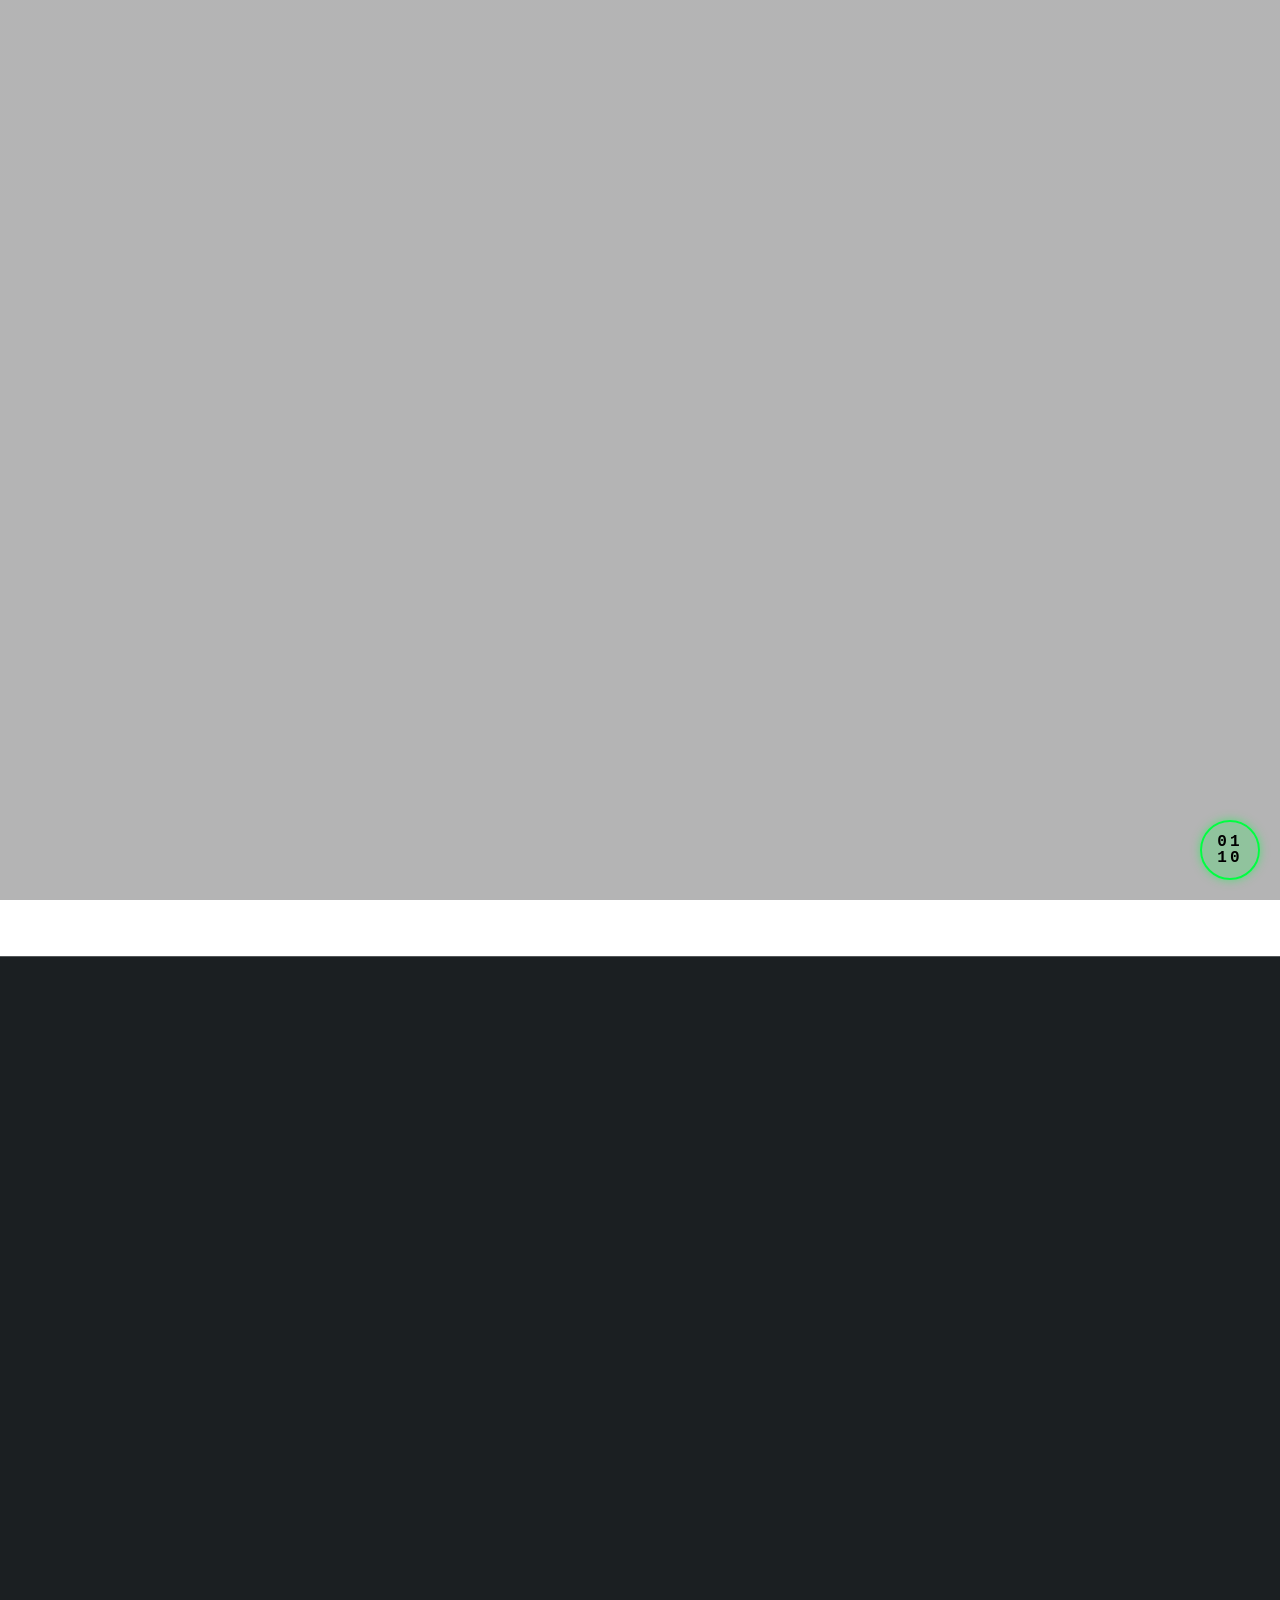
==== index.html @ cd8916ae "Add files via upload" ====
<!DOCTYPE HTML>
<!--
	blablabla
-->
<html>
	<head>
		<title>OPEN 3D LABORATORIES</title>
		<meta charset="utf-8" />
		<meta name="viewport" content="width=device-width, initial-scale=1, user-scalable=no" />
		<link rel="stylesheet" href="assets/css/main.css" />
		<noscript><link rel="stylesheet" href="assets/css/noscript.css" /></noscript>
	</head>
	<body class="is-preload">

		<!-- Wrapper -->
			<div id="wrapper">

				<!-- Header -->
					<header id="header">
						<div class="content">
							<div class="inner">
								<img src="images/logo.png" alt="OPEN 3D LABORATORIES Logo" class="header-logo" />
								<p>Engineering and Design Consulting Services</p>
							</div>
						</div>
						<nav>
							<ul>
								<li><a href="#intro">Intro</a></li>
								<li><a href="#work">Work</a></li>
								<li><a href="#about">About</a></li>
								<li><a href="#contact">Contact</a></li>
								<!--<li><a href="#elements">Elements</a></li>-->
							</ul>
						</nav>
					</header>

				<!-- Main -->
					<div id="main">

						<!-- Intro -->
							<article id="intro">
								<h2 class="major">Thoughts Become Things <img src="images/magic-wand.png" alt="Magic Wand Icon" class="title-icon" /></h2>
								<p>Hi, I'm Alex, a Mechatronics Engineer with a passion for turning ideas into reality. With expertise in manufacturing and project management, I help bring your concepts to life through innovative design, prototyping, and production.</p>
								
								<p>When I'm not engineering solutions, you'll find me creating music, experimenting with concrete art, crafting jewelry, or exploring new technologies. I believe the best innovations come from combining technical expertise with creative thinking.</p>
								
								<p>Whether it's developing custom software, designing manufacturing solutions, or helping you navigate the entire product development process, I approach every project with the same curiosity and attention to detail that drives my personal creative pursuits.</p>
							</article>

						<!-- Work -->
							<article id="work">
								<h2 class="major">Work <img src="images/bezier.png" alt="Bezier Curve Icon" class="title-icon" /></h2>
								
								<h3>Product Development & Manufacturing</h3>
								<p>From concept to production, I guide you through the complete product development cycle. This includes 3D CAD design, prototyping, testing, material selection, and full-scale manufacturing. I manage the entire process from initial design through final delivery, including logistics and nearshore manufacturing coordination between Mexico and the United States. Additionally, I design and build custom fixtures, jigs, and specialized tools including automation needs to streamline assembly processes and improve workplace safety. [<a href="https://www.youtube.com/@open3dlabs" target="_blank" style="font-weight: bold; color: #5DA6C9;">Youtube</a>] [<a href="https://www.thingiverse.com/Open3Dlabs/designs" target="_blank" style="font-weight: bold; color: #5DA6C9;">Thingiverse</a>]</p>
								
								<h3>Technology Solutions & Digital Strategy</h3>
								<p>I develop custom software solutions and applications tailored to your business needs, using modern development and AI tools to create efficient, scalable software. My services include comprehensive tech support and helping businesses establish and maintain their online presence through custom website development and strategic digital positioning, with a specialized team handling social media management and comprehensive online strategy to enhance your market presence.</p>
							</article>

						<!-- About -->
							<article id="about">
								<h2 class="major">About</h2>
								<span class="image main"><img src="images/pic03.jpg" alt="" /></span>
								<p>In progress...</p>
							</article>

						<!-- Contact -->
							<article id="contact">
								<h2 class="major">Contact <img src="images/zoom.png" alt="Zoom Icon" class="title-icon" /></h2>
								<p><strong>Email:</strong> alex@open3dlaboratories.com</p>
								<p><strong>Service Area:</strong> Tijuana - San Diego Area.<br />
								Available for cross-border coordination and remote projects worldwide.</p>
								<p><strong>Languages:</strong> English and Spanish</p>
								<p><strong>Business Hours:</strong><br />
								Monday: 10 AM - 5 PM<br />
								Tuesday: 10 AM - 5 PM<br />
								Wednesday: 10 AM - 5 PM<br />
								Friday: 10 AM - 5 PM<br />
								Saturday: 10 AM - 2 PM</p>
								<p><strong>Response Time:</strong> I typically respond within 24 hours</p>
								<p>Send your ideas or questions to my email.</p>
							</article>

						<!-- Elements -->
							<article id="elements">
								<h2 class="major">Elements</h2>

								<section>
									<h3 class="major">Text</h3>
									<p>This is <b>bold</b> and this is <strong>strong</strong>. This is <i>italic</i> and this is <em>emphasized</em>.
									This is <sup>superscript</sup> text and this is <sub>subscript</sub> text.
									This is <u>underlined</u> and this is code: <code>for (;;) { ... }</code>. Finally, <a href="#">this is a link</a>.</p>
									<hr />
									<h2>Heading Level 2</h2>
									<h3>Heading Level 3</h3>
									<h4>Heading Level 4</h4>
									<h5>Heading Level 5</h5>
									<h6>Heading Level 6</h6>
									<hr />
									<h4>Blockquote</h4>
									<blockquote>Fringilla nisl. Donec accumsan interdum nisi, quis tincidunt felis sagittis eget tempus euismod. Vestibulum ante ipsum primis in faucibus vestibulum. Blandit adipiscing eu felis iaculis volutpat ac adipiscing accumsan faucibus. Vestibulum ante ipsum primis in faucibus lorem ipsum dolor sit amet nullam adipiscing eu felis.</blockquote>
									<h4>Preformatted</h4>
									<pre><code>i = 0;

while (!deck.isInOrder()) {
    print 'Iteration ' + i;
    deck.shuffle();
    i++;
}

print 'It took ' + i + ' iterations to sort the deck.';</code></pre>
								</section>

								<section>
									<h3 class="major">Lists</h3>

									<h4>Unordered</h4>
									<ul>
										<li>Dolor pulvinar etiam.</li>
										<li>Sagittis adipiscing.</li>
										<li>Felis enim feugiat.</li>
									</ul>

									<h4>Alternate</h4>
									<ul class="alt">
										<li>Dolor pulvinar etiam.</li>
										<li>Sagittis adipiscing.</li>
										<li>Felis enim feugiat.</li>
									</ul>

									<h4>Ordered</h4>
									<ol>
										<li>Dolor pulvinar etiam.</li>
										<li>Etiam vel felis viverra.</li>
										<li>Felis enim feugiat.</li>
										<li>Dolor pulvinar etiam.</li>
										<li>Etiam vel felis lorem.</li>
										<li>Felis enim et feugiat.</li>
									</ol>
									<h4>Icons</h4>
									<ul class="icons">
										<li><a href="#" class="icon brands fa-twitter"><span class="label">Twitter</span></a></li>
										<li><a href="#" class="icon brands fa-facebook-f"><span class="label">Facebook</span></a></li>
										<li><a href="#" class="icon brands fa-instagram"><span class="label">Instagram</span></a></li>
										<li><a href="#" class="icon brands fa-github"><span class="label">Github</span></a></li>
									</ul>

									<h4>Actions</h4>
									<ul class="actions">
										<li><a href="#" class="button primary">Default</a></li>
										<li><a href="#" class="button">Default</a></li>
									</ul>
									<ul class="actions stacked">
										<li><a href="#" class="button primary">Default</a></li>
										<li><a href="#" class="button">Default</a></li>
									</ul>
								</section>

								<section>
									<h3 class="major">Table</h3>
									<h4>Default</h4>
									<div class="table-wrapper">
										<table>
											<thead>
												<tr>
													<th>Name</th>
													<th>Description</th>
													<th>Price</th>
												</tr>
											</thead>
											<tbody>
												<tr>
													<td>Item One</td>
													<td>Ante turpis integer aliquet porttitor.</td>
													<td>29.99</td>
												</tr>
												<tr>
													<td>Item Two</td>
													<td>Vis ac commodo adipiscing arcu aliquet.</td>
													<td>19.99</td>
												</tr>
												<tr>
													<td>Item Three</td>
													<td> Morbi faucibus arcu accumsan lorem.</td>
													<td>29.99</td>
												</tr>
												<tr>
													<td>Item Four</td>
													<td>Vitae integer tempus condimentum.</td>
													<td>19.99</td>
												</tr>
												<tr>
													<td>Item Five</td>
													<td>Ante turpis integer aliquet porttitor.</td>
													<td>29.99</td>
												</tr>
											</tbody>
											<tfoot>
												<tr>
													<td colspan="2"></td>
													<td>100.00</td>
												</tr>
											</tfoot>
										</table>
									</div>

									<h4>Alternate</h4>
									<div class="table-wrapper">
										<table class="alt">
											<thead>
												<tr>
													<th>Name</th>
													<th>Description</th>
													<th>Price</th>
												</tr>
											</thead>
											<tbody>
												<tr>
													<td>Item One</td>
													<td>Ante turpis integer aliquet porttitor.</td>
													<td>29.99</td>
												</tr>
												<tr>
													<td>Item Two</td>
													<td>Vis ac commodo adipiscing arcu aliquet.</td>
													<td>19.99</td>
												</tr>
												<tr>
													<td>Item Three</td>
													<td> Morbi faucibus arcu accumsan lorem.</td>
													<td>29.99</td>
												</tr>
												<tr>
													<td>Item Four</td>
													<td>Vitae integer tempus condimentum.</td>
													<td>19.99</td>
												</tr>
												<tr>
													<td>Item Five</td>
													<td>Ante turpis integer aliquet porttitor.</td>
													<td>29.99</td>
												</tr>
											</tbody>
											<tfoot>
												<tr>
													<td colspan="2"></td>
													<td>100.00</td>
												</tr>
											</tfoot>
										</table>
									</div>
								</section>

								<section>
									<h3 class="major">Buttons</h3>
									<ul class="actions">
										<li><a href="#" class="button primary">Primary</a></li>
										<li><a href="#" class="button">Default</a></li>
									</ul>
									<ul class="actions">
										<li><a href="#" class="button">Default</a></li>
										<li><a href="#" class="button small">Small</a></li>
									</ul>
									<ul class="actions">
										<li><a href="#" class="button primary icon solid fa-download">Icon</a></li>
										<li><a href="#" class="button icon solid fa-download">Icon</a></li>
									</ul>
									<ul class="actions">
										<li><span class="button primary disabled">Disabled</span></li>
										<li><span class="button disabled">Disabled</span></li>
									</ul>
								</section>

								<section>
									<h3 class="major">Form</h3>
									<form method="post" action="#">
										<div class="fields">
											<div class="field half">
												<label for="demo-name">Name</label>
												<input type="text" name="demo-name" id="demo-name" value="" placeholder="Jane Doe" />
											</div>
											<div class="field half">
												<label for="demo-email">Email</label>
												<input type="email" name="demo-email" id="demo-email" value="" placeholder="jane@untitled.tld" />
											</div>
											<div class="field">
												<label for="demo-category">Category</label>
												<select name="demo-category" id="demo-category">
													<option value="">-</option>
													<option value="1">Manufacturing</option>
													<option value="1">Shipping</option>
													<option value="1">Administration</option>
													<option value="1">Human Resources</option>
												</select>
											</div>
											<div class="field half">
												<input type="radio" id="demo-priority-low" name="demo-priority" checked>
												<label for="demo-priority-low">Low</label>
											</div>
											<div class="field half">
												<input type="radio" id="demo-priority-high" name="demo-priority">
												<label for="demo-priority-high">High</label>
											</div>
											<div class="field half">
												<input type="checkbox" id="demo-copy" name="demo-copy">
												<label for="demo-copy">Email me a copy</label>
											</div>
											<div class="field half">
												<input type="checkbox" id="demo-human" name="demo-human" checked>
												<label for="demo-human">Not a robot</label>
											</div>
											<div class="field">
												<label for="demo-message">Message</label>
												<textarea name="demo-message" id="demo-message" placeholder="Enter your message" rows="6"></textarea>
											</div>
										</div>
										<ul class="actions">
											<li><input type="submit" value="Send Message" class="primary" /></li>
											<li><input type="reset" value="Reset" /></li>
										</ul>
									</form>
								</section>

							</article>

					</div>

				<!-- Footer -->
					<footer id="footer">
					</footer>

			</div>

		<!-- BG -->
			<div id="bg"></div>

		<!-- Matrix Toggle Button -->
			<button id="matrix-toggle" onclick="toggleMatrix()" title="Toggle Matrix Mode">01<br>10</button>

		<!-- Scripts -->
			<script src="assets/js/jquery.min.js"></script>
			<script src="assets/js/browser.min.js"></script>
			<script src="assets/js/breakpoints.min.js"></script>
			<script src="assets/js/util.js"></script>
			<script src="assets/js/main.js"></script>
			<script src="assets/js/matrix.js"></script>

	</body>
</html>
---- assets/css/noscript.css ----
/*
	Dimension by HTML5 UP
	html5up.net | @ajlkn
	Free for personal and commercial use under the CCA 3.0 license (html5up.net/license)
*/

/* BG */

	body.is-preload #bg:before {
		background-color: transparent;
	}

/* Header */

	body.is-preload #header {
		-moz-filter: none;
		-webkit-filter: none;
		-ms-filter: none;
		filter: none;
	}

		body.is-preload #header > * {
			opacity: 1;
		}

		body.is-preload #header .content .inner {
			max-height: none;
			padding: 3rem 2rem;
			opacity: 1;
		}

/* Main */

	#main article {
		opacity: 1;
		margin: 4rem 0 0 0;
	}
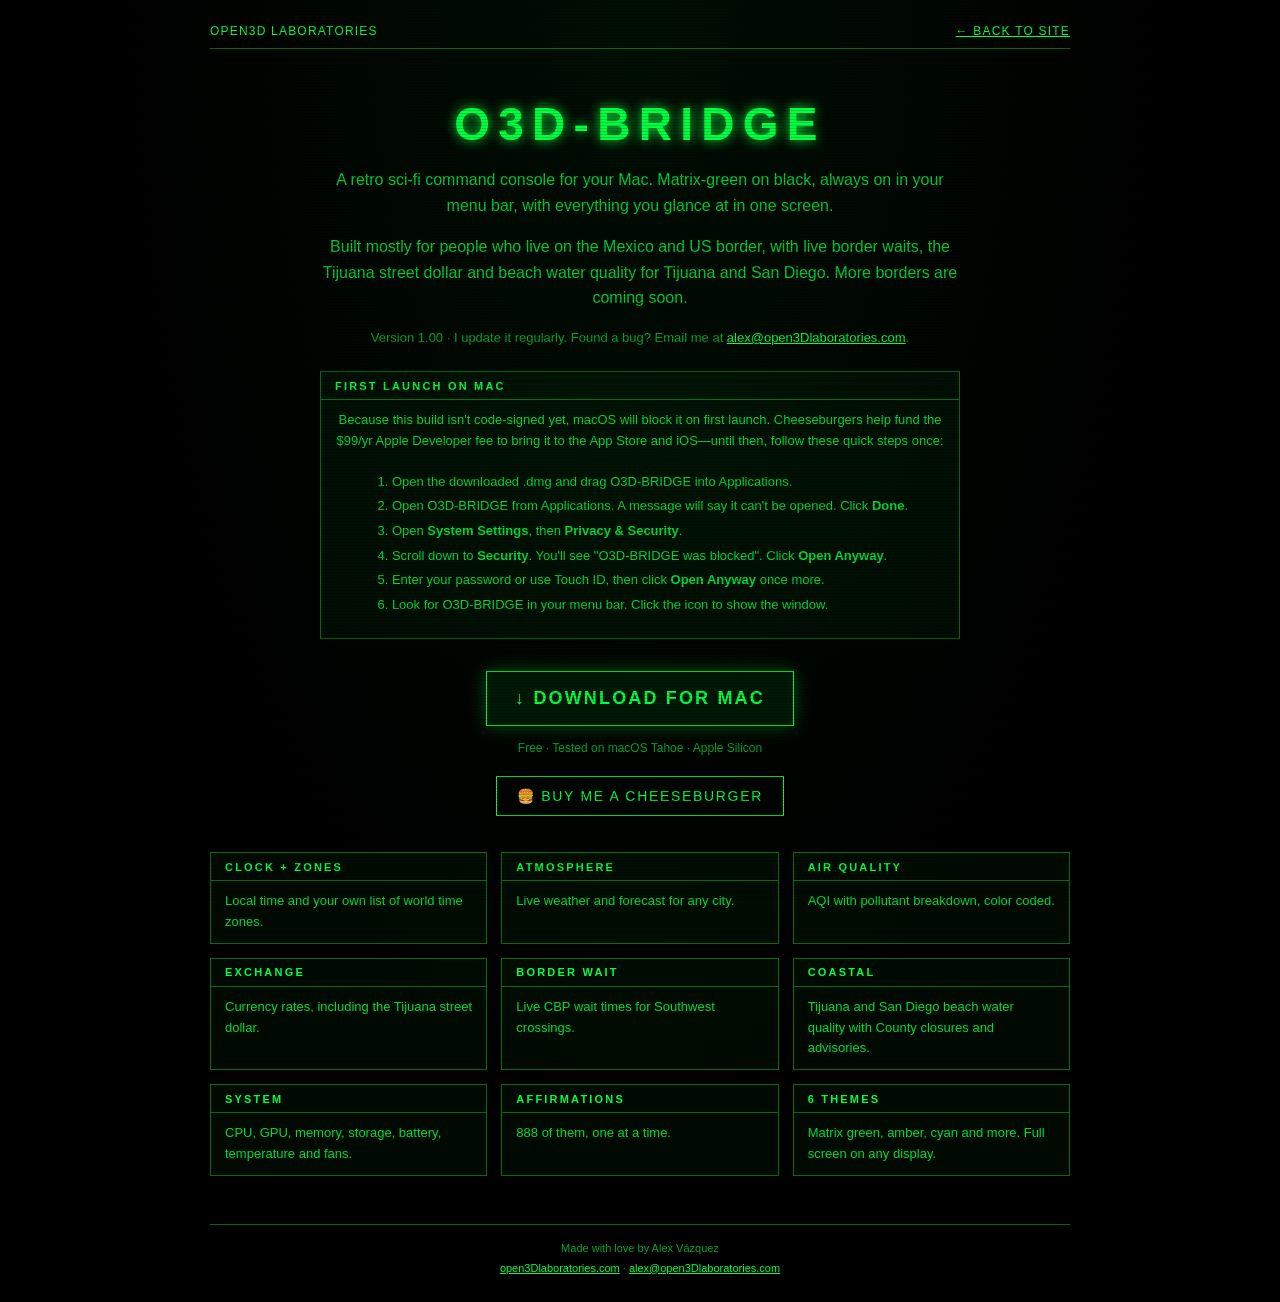
==== commit 56dd4064: "Add files via upload" ====
--- a/index.html
+++ b/index.html
@@ -1,350 +1,117 @@
-<!DOCTYPE HTML>
-<!--
-	blablabla
--->
-<html>
-	<head>
-		<title>OPEN 3D LABORATORIES</title>
-		<meta charset="utf-8" />
-		<meta name="viewport" content="width=device-width, initial-scale=1, user-scalable=no" />
-		<link rel="stylesheet" href="assets/css/main.css" />
-		<noscript><link rel="stylesheet" href="assets/css/noscript.css" /></noscript>
-	</head>
-	<body class="is-preload">
+<!DOCTYPE html>
+<html lang="en">
+<head>
+<meta charset="utf-8">
+<meta name="viewport" content="width=device-width, initial-scale=1">
+<title>O3D-BRIDGE | Retro sci-fi dashboard for your Mac</title>
+<meta name="description" content="O3D-BRIDGE is a free retro sci-fi dashboard for macOS by Open3D Laboratories: time, weather, air quality, exchange rates, border waits, beach water quality and live system stats.">
+<style>
+:root{--a:#00ff41}
+*{box-sizing:border-box}
+html,body{margin:0;background:#000;color:var(--a);font-family:"Helvetica Neue",Helvetica,Arial,sans-serif}
+body{min-height:100vh;padding:24px 16px;background:radial-gradient(ellipse at top,rgba(0,255,65,.06),#000 60%)}
+body:after{content:"";position:fixed;inset:0;pointer-events:none;background:repeating-linear-gradient(0deg,rgba(0,0,0,.18) 0 1px,transparent 1px 3px)}
+.w{max-width:860px;margin:0 auto}
+nav{display:flex;justify-content:space-between;font-size:12px;letter-spacing:.1em;border-bottom:1px solid rgba(0,255,65,.4);padding-bottom:10px}
+a{color:var(--a)}
+h1{font-size:clamp(26px,6vw,46px);letter-spacing:.18em;margin:48px 0 8px;text-shadow:0 0 12px var(--a);text-align:center}
+.tag{font-size:16px;line-height:1.6;color:rgba(0,255,65,.8);max-width:640px;margin-left:auto;margin-right:auto;text-align:center}
+.cta{margin:32px 0 8px;text-align:center}
+.btn{display:inline-block;border:1px solid var(--a);padding:16px 28px;font-size:18px;letter-spacing:.12em;text-decoration:none;background:rgba(0,255,65,.08);box-shadow:0 0 18px rgba(0,255,65,.3);font-weight:700}
+.btn.alt{font-size:14px;padding:11px 20px;margin-top:6px;box-shadow:none;background:none;font-weight:400}
+.btn:hover{background:rgba(0,255,65,.22)}
+.dim{font-size:12px;color:rgba(0,255,65,.65);line-height:1.7;text-align:center}
+img.shot{width:100%;margin:24px 0;border:1px solid rgba(0,255,65,.4);display:block}
+.g{display:grid;gap:14px;grid-template-columns:repeat(auto-fit,minmax(230px,1fr));margin-top:36px}
+.p{border:1px solid rgba(0,255,65,.4);background:rgba(0,255,65,.04)}
+.p h2{margin:0;padding:0 14px;height:28px;display:flex;align-items:center;font-size:11px;letter-spacing:.2em;border-bottom:1px solid rgba(0,255,65,.4)}
+.p div{padding:10px 14px;font-size:13px;line-height:1.6;color:rgba(0,255,65,.85)}
+h3{letter-spacing:.15em;font-size:13px;margin:40px 0 8px}
+ol{padding-left:20px;font-size:13px;line-height:1.9;color:rgba(0,255,65,.85);text-align:left;display:inline-block}
+.p.instructions{text-align:center;margin-left:auto;margin-right:auto;max-width:640px}
+.p.instructions div{text-align:center}
+.ov{position:fixed;inset:0;z-index:10;background:rgba(0,0,0,.8);display:none;align-items:center;justify-content:center;padding:16px}
+.ov.on{display:flex}
+.md{max-width:440px;width:100%;border:1px solid var(--a);background:#010a03;box-shadow:0 0 30px rgba(0,255,65,.35)}
+.md h2{margin:0;padding:0 14px;height:30px;display:flex;align-items:center;justify-content:space-between;font-size:11px;letter-spacing:.2em;border-bottom:1px solid rgba(0,255,65,.4)}
+.md h2 button{background:none;border:0;color:var(--a);font:inherit;cursor:pointer;font-size:14px}
+.md .c{padding:22px 20px 20px;text-align:center}
+.md .t{font-size:22px;letter-spacing:.12em;text-shadow:0 0 10px var(--a);margin:0 0 12px;font-weight:700}
+.md p{font-size:13px;line-height:1.7;color:rgba(0,255,65,.85);margin:0 0 18px}
+.md .btn{font-size:15px;padding:12px 20px}
+.md .no{display:block;margin:14px auto 0;background:none;border:0;color:rgba(0,255,65,.6);font:inherit;font-size:12px;cursor:pointer;text-decoration:underline}
+footer{margin-top:48px;border-top:1px solid rgba(0,255,65,.4);padding-top:14px;font-size:11px;color:rgba(0,255,65,.65);text-align:center;line-height:1.8}
+</style>
+</head>
+<body>
+<div class="w">
+<nav><span>OPEN3D LABORATORIES</span><a href="../">&larr; BACK TO SITE</a></nav>
 
-		<!-- Wrapper -->
-			<div id="wrapper">
+<h1 style="text-align:center">O3D-BRIDGE</h1>
+<img class="shot" src="screenshot.png" alt="O3D-BRIDGE dashboard screenshot" onerror="this.style.display='none'">
 
-				<!-- Header -->
-					<header id="header">
-						<div class="content">
-							<div class="inner">
-								<img src="images/logo.png" alt="OPEN 3D LABORATORIES Logo" class="header-logo" />
-								<p>Engineering and Design Consulting Services</p>
-							</div>
-						</div>
-						<nav>
-							<ul>
-								<li><a href="#intro">Intro</a></li>
-								<li><a href="#work">Work</a></li>
-								<li><a href="#about">About</a></li>
-								<li><a href="#contact">Contact</a></li>
-								<!--<li><a href="#elements">Elements</a></li>-->
-							</ul>
-						</nav>
-					</header>
+<p class="tag" style="text-align:center">A retro sci-fi command console for your Mac. Matrix-green on black, always on in your menu bar, with everything you glance at in one screen.</p>
 
-				<!-- Main -->
-					<div id="main">
+<p class="tag" style="margin-top:14px;text-align:center">Built mostly for people who live on the Mexico and US border, with live border waits, the Tijuana street dollar and beach water quality for Tijuana and San Diego. More borders are coming soon.</p>
+<p class="dim" style="font-size:13px;text-align:center">Version 1.00 &middot; I update it regularly. Found a bug? Email me at <a href="mailto:alex@open3dlaboratories.com">alex@open3Dlaboratories.com</a>.</p>
+<div class="p instructions" style="margin-top:22px"><h2>FIRST LAUNCH ON MAC</h2><div>
+Because this build isn't code-signed yet, macOS will block it on first launch. Cheeseburgers help fund the $99/yr Apple Developer fee to bring it to the App Store and iOS—until then, follow these quick steps once:
+<div style="text-align:center"><ol style="margin:8px 0 0;display:inline-block;text-align:left">
+  <li>Open the downloaded .dmg and drag O3D-BRIDGE into Applications.</li>
+  <li>Open O3D-BRIDGE from Applications. A message will say it can't be opened. Click <b>Done</b>.</li>
+  <li>Open <b>System Settings</b>, then <b>Privacy &amp; Security</b>.</li>
+  <li>Scroll down to <b>Security</b>. You'll see "O3D-BRIDGE was blocked". Click <b>Open Anyway</b>.</li>
+  <li>Enter your password or use Touch ID, then click <b>Open Anyway</b> once more.</li>
+  <li>Look for O3D-BRIDGE in your menu bar. Click the icon to show the window.</li>
+</ol></div></div></div>
+<div class="cta" style="text-align:center">
+  <a class="btn" id="dl" href="https://github.com/open3Dlabs/Open3DWebsite/releases/download/v1/O3D-BRIDGE.dmg">&darr; DOWNLOAD FOR MAC</a>
+  <p class="dim" style="text-align:center">Free &middot; Tested on macOS Tahoe &middot; Apple Silicon</p>
+  <a class="btn alt" href="https://paypal.me/open3Dlabs" target="_blank" rel="noopener">&#127828; BUY ME A CHEESEBURGER</a>
+</div>
 
-						<!-- Intro -->
-							<article id="intro">
-								<h2 class="major">Thoughts Become Things <img src="images/magic-wand.png" alt="Magic Wand Icon" class="title-icon" /></h2>
-								<p>Hi, I'm Alex, a Mechatronics Engineer with a passion for turning ideas into reality. With expertise in manufacturing and project management, I help bring your concepts to life through innovative design, prototyping, and production.</p>
-								
-								<p>When I'm not engineering solutions, you'll find me creating music, experimenting with concrete art, crafting jewelry, or exploring new technologies. I believe the best innovations come from combining technical expertise with creative thinking.</p>
-								
-								<p>Whether it's developing custom software, designing manufacturing solutions, or helping you navigate the entire product development process, I approach every project with the same curiosity and attention to detail that drives my personal creative pursuits.</p>
-							</article>
+<div class="g">
+  <div class="p"><h2>CLOCK + ZONES</h2><div>Local time and your own list of world time zones.</div></div>
+  <div class="p"><h2>ATMOSPHERE</h2><div>Live weather and forecast for any city.</div></div>
+  <div class="p"><h2>AIR QUALITY</h2><div>AQI with pollutant breakdown, color coded.</div></div>
+  <div class="p"><h2>EXCHANGE</h2><div>Currency rates, including the Tijuana street dollar.</div></div>
+  <div class="p"><h2>BORDER WAIT</h2><div>Live CBP wait times for Southwest crossings.</div></div>
+  <div class="p"><h2>COASTAL</h2><div>Tijuana and San Diego beach water quality with County closures and advisories.</div></div>
+  <div class="p"><h2>SYSTEM</h2><div>CPU, GPU, memory, storage, battery, temperature and fans.</div></div>
+  <div class="p"><h2>AFFIRMATIONS</h2><div>888 of them, one at a time.</div></div>
+  <div class="p"><h2>6 THEMES</h2><div>Matrix green, amber, cyan and more. Full screen on any display.</div></div>
+</div>
 
-						<!-- Work -->
-							<article id="work">
-								<h2 class="major">Work <img src="images/bezier.png" alt="Bezier Curve Icon" class="title-icon" /></h2>
-								
-								<h3>Product Development & Manufacturing</h3>
-								<p>From concept to production, I guide you through the complete product development cycle. This includes 3D CAD design, prototyping, testing, material selection, and full-scale manufacturing. I manage the entire process from initial design through final delivery, including logistics and nearshore manufacturing coordination between Mexico and the United States. Additionally, I design and build custom fixtures, jigs, and specialized tools including automation needs to streamline assembly processes and improve workplace safety. [<a href="https://www.youtube.com/@open3dlabs" target="_blank" style="font-weight: bold; color: #5DA6C9;">Youtube</a>] [<a href="https://www.thingiverse.com/Open3Dlabs/designs" target="_blank" style="font-weight: bold; color: #5DA6C9;">Thingiverse</a>]</p>
-								
-								<h3>Technology Solutions & Digital Strategy</h3>
-								<p>I develop custom software solutions and applications tailored to your business needs, using modern development and AI tools to create efficient, scalable software. My services include comprehensive tech support and helping businesses establish and maintain their online presence through custom website development and strategic digital positioning, with a specialized team handling social media management and comprehensive online strategy to enhance your market presence.</p>
-							</article>
-
-						<!-- About -->
-							<article id="about">
-								<h2 class="major">About</h2>
-								<span class="image main"><img src="images/pic03.jpg" alt="" /></span>
-								<p>In progress...</p>
-							</article>
-
-						<!-- Contact -->
-							<article id="contact">
-								<h2 class="major">Contact <img src="images/zoom.png" alt="Zoom Icon" class="title-icon" /></h2>
-								<p><strong>Email:</strong> alex@open3dlaboratories.com</p>
-								<p><strong>Service Area:</strong> Tijuana - San Diego Area.<br />
-								Available for cross-border coordination and remote projects worldwide.</p>
-								<p><strong>Languages:</strong> English and Spanish</p>
-								<p><strong>Business Hours:</strong><br />
-								Monday: 10 AM - 5 PM<br />
-								Tuesday: 10 AM - 5 PM<br />
-								Wednesday: 10 AM - 5 PM<br />
-								Friday: 10 AM - 5 PM<br />
-								Saturday: 10 AM - 2 PM</p>
-								<p><strong>Response Time:</strong> I typically respond within 24 hours</p>
-								<p>Send your ideas or questions to my email.</p>
-							</article>
-
-						<!-- Elements -->
-							<article id="elements">
-								<h2 class="major">Elements</h2>
-
-								<section>
-									<h3 class="major">Text</h3>
-									<p>This is <b>bold</b> and this is <strong>strong</strong>. This is <i>italic</i> and this is <em>emphasized</em>.
-									This is <sup>superscript</sup> text and this is <sub>subscript</sub> text.
-									This is <u>underlined</u> and this is code: <code>for (;;) { ... }</code>. Finally, <a href="#">this is a link</a>.</p>
-									<hr />
-									<h2>Heading Level 2</h2>
-									<h3>Heading Level 3</h3>
-									<h4>Heading Level 4</h4>
-									<h5>Heading Level 5</h5>
-									<h6>Heading Level 6</h6>
-									<hr />
-									<h4>Blockquote</h4>
-									<blockquote>Fringilla nisl. Donec accumsan interdum nisi, quis tincidunt felis sagittis eget tempus euismod. Vestibulum ante ipsum primis in faucibus vestibulum. Blandit adipiscing eu felis iaculis volutpat ac adipiscing accumsan faucibus. Vestibulum ante ipsum primis in faucibus lorem ipsum dolor sit amet nullam adipiscing eu felis.</blockquote>
-									<h4>Preformatted</h4>
-									<pre><code>i = 0;
-
-while (!deck.isInOrder()) {
-    print 'Iteration ' + i;
-    deck.shuffle();
-    i++;
-}
-
-print 'It took ' + i + ' iterations to sort the deck.';</code></pre>
-								</section>
-
-								<section>
-									<h3 class="major">Lists</h3>
-
-									<h4>Unordered</h4>
-									<ul>
-										<li>Dolor pulvinar etiam.</li>
-										<li>Sagittis adipiscing.</li>
-										<li>Felis enim feugiat.</li>
-									</ul>
-
-									<h4>Alternate</h4>
-									<ul class="alt">
-										<li>Dolor pulvinar etiam.</li>
-										<li>Sagittis adipiscing.</li>
-										<li>Felis enim feugiat.</li>
-									</ul>
-
-									<h4>Ordered</h4>
-									<ol>
-										<li>Dolor pulvinar etiam.</li>
-										<li>Etiam vel felis viverra.</li>
-										<li>Felis enim feugiat.</li>
-										<li>Dolor pulvinar etiam.</li>
-										<li>Etiam vel felis lorem.</li>
-										<li>Felis enim et feugiat.</li>
-									</ol>
-									<h4>Icons</h4>
-									<ul class="icons">
-										<li><a href="#" class="icon brands fa-twitter"><span class="label">Twitter</span></a></li>
-										<li><a href="#" class="icon brands fa-facebook-f"><span class="label">Facebook</span></a></li>
-										<li><a href="#" class="icon brands fa-instagram"><span class="label">Instagram</span></a></li>
-										<li><a href="#" class="icon brands fa-github"><span class="label">Github</span></a></li>
-									</ul>
-
-									<h4>Actions</h4>
-									<ul class="actions">
-										<li><a href="#" class="button primary">Default</a></li>
-										<li><a href="#" class="button">Default</a></li>
-									</ul>
-									<ul class="actions stacked">
-										<li><a href="#" class="button primary">Default</a></li>
-										<li><a href="#" class="button">Default</a></li>
-									</ul>
-								</section>
-
-								<section>
-									<h3 class="major">Table</h3>
-									<h4>Default</h4>
-									<div class="table-wrapper">
-										<table>
-											<thead>
-												<tr>
-													<th>Name</th>
-													<th>Description</th>
-													<th>Price</th>
-												</tr>
-											</thead>
-											<tbody>
-												<tr>
-													<td>Item One</td>
-													<td>Ante turpis integer aliquet porttitor.</td>
-													<td>29.99</td>
-												</tr>
-												<tr>
-													<td>Item Two</td>
-													<td>Vis ac commodo adipiscing arcu aliquet.</td>
-													<td>19.99</td>
-												</tr>
-												<tr>
-													<td>Item Three</td>
-													<td> Morbi faucibus arcu accumsan lorem.</td>
-													<td>29.99</td>
-												</tr>
-												<tr>
-													<td>Item Four</td>
-													<td>Vitae integer tempus condimentum.</td>
-													<td>19.99</td>
-												</tr>
-												<tr>
-													<td>Item Five</td>
-													<td>Ante turpis integer aliquet porttitor.</td>
-													<td>29.99</td>
-												</tr>
-											</tbody>
-											<tfoot>
-												<tr>
-													<td colspan="2"></td>
-													<td>100.00</td>
-												</tr>
-											</tfoot>
-										</table>
-									</div>
-
-									<h4>Alternate</h4>
-									<div class="table-wrapper">
-										<table class="alt">
-											<thead>
-												<tr>
-													<th>Name</th>
-													<th>Description</th>
-													<th>Price</th>
-												</tr>
-											</thead>
-											<tbody>
-												<tr>
-													<td>Item One</td>
-													<td>Ante turpis integer aliquet porttitor.</td>
-													<td>29.99</td>
-												</tr>
-												<tr>
-													<td>Item Two</td>
-													<td>Vis ac commodo adipiscing arcu aliquet.</td>
-													<td>19.99</td>
-												</tr>
-												<tr>
-													<td>Item Three</td>
-													<td> Morbi faucibus arcu accumsan lorem.</td>
-													<td>29.99</td>
-												</tr>
-												<tr>
-													<td>Item Four</td>
-													<td>Vitae integer tempus condimentum.</td>
-													<td>19.99</td>
-												</tr>
-												<tr>
-													<td>Item Five</td>
-													<td>Ante turpis integer aliquet porttitor.</td>
-													<td>29.99</td>
-												</tr>
-											</tbody>
-											<tfoot>
-												<tr>
-													<td colspan="2"></td>
-													<td>100.00</td>
-												</tr>
-											</tfoot>
-										</table>
-									</div>
-								</section>
-
-								<section>
-									<h3 class="major">Buttons</h3>
-									<ul class="actions">
-										<li><a href="#" class="button primary">Primary</a></li>
-										<li><a href="#" class="button">Default</a></li>
-									</ul>
-									<ul class="actions">
-										<li><a href="#" class="button">Default</a></li>
-										<li><a href="#" class="button small">Small</a></li>
-									</ul>
-									<ul class="actions">
-										<li><a href="#" class="button primary icon solid fa-download">Icon</a></li>
-										<li><a href="#" class="button icon solid fa-download">Icon</a></li>
-									</ul>
-									<ul class="actions">
-										<li><span class="button primary disabled">Disabled</span></li>
-										<li><span class="button disabled">Disabled</span></li>
-									</ul>
-								</section>
-
-								<section>
-									<h3 class="major">Form</h3>
-									<form method="post" action="#">
-										<div class="fields">
-											<div class="field half">
-												<label for="demo-name">Name</label>
-												<input type="text" name="demo-name" id="demo-name" value="" placeholder="Jane Doe" />
-											</div>
-											<div class="field half">
-												<label for="demo-email">Email</label>
-												<input type="email" name="demo-email" id="demo-email" value="" placeholder="jane@untitled.tld" />
-											</div>
-											<div class="field">
-												<label for="demo-category">Category</label>
-												<select name="demo-category" id="demo-category">
-													<option value="">-</option>
-													<option value="1">Manufacturing</option>
-													<option value="1">Shipping</option>
-													<option value="1">Administration</option>
-													<option value="1">Human Resources</option>
-												</select>
-											</div>
-											<div class="field half">
-												<input type="radio" id="demo-priority-low" name="demo-priority" checked>
-												<label for="demo-priority-low">Low</label>
-											</div>
-											<div class="field half">
-												<input type="radio" id="demo-priority-high" name="demo-priority">
-												<label for="demo-priority-high">High</label>
-											</div>
-											<div class="field half">
-												<input type="checkbox" id="demo-copy" name="demo-copy">
-												<label for="demo-copy">Email me a copy</label>
-											</div>
-											<div class="field half">
-												<input type="checkbox" id="demo-human" name="demo-human" checked>
-												<label for="demo-human">Not a robot</label>
-											</div>
-											<div class="field">
-												<label for="demo-message">Message</label>
-												<textarea name="demo-message" id="demo-message" placeholder="Enter your message" rows="6"></textarea>
-											</div>
-										</div>
-										<ul class="actions">
-											<li><input type="submit" value="Send Message" class="primary" /></li>
-											<li><input type="reset" value="Reset" /></li>
-										</ul>
-									</form>
-								</section>
-
-							</article>
-
-					</div>
-
-				<!-- Footer -->
-					<footer id="footer">
-					</footer>
-
-			</div>
-
-		<!-- BG -->
-			<div id="bg"></div>
-
-		<!-- Matrix Toggle Button -->
-			<button id="matrix-toggle" onclick="toggleMatrix()" title="Toggle Matrix Mode">01<br>10</button>
-
-		<!-- Scripts -->
-			<script src="assets/js/jquery.min.js"></script>
-			<script src="assets/js/browser.min.js"></script>
-			<script src="assets/js/breakpoints.min.js"></script>
-			<script src="assets/js/util.js"></script>
-			<script src="assets/js/main.js"></script>
-			<script src="assets/js/matrix.js"></script>
-
-	</body>
+<footer>
+  Made with love by Alex V&aacute;zquez<br>
+  <a href="https://open3dlaboratories.com">open3Dlaboratories.com</a> &middot; <a href="mailto:alex@open3dlaboratories.com">alex@open3Dlaboratories.com</a>
+</footer>
+</div>
+<div class="ov" id="ov" role="dialog" aria-modal="true" aria-labelledby="mt">
+  <div class="md">
+    <h2><span>DOWNLOAD STARTED</span><button id="x" aria-label="Close">&times;</button></h2>
+    <div class="c">
+      <div class="t" id="mt">BUY ME A CHEESEBURGER</div>
+      <p>O3D-BRIDGE is free. Cheeseburgers help fund the $99/yr Apple Developer fee to get it on the App Store and prep the iOS version.</p>
+      <a class="btn" href="https://paypal.me/open3Dlabs" target="_blank" rel="noopener" id="pp">&#127828; BUY ME A CHEESEBURGER</a>
+      <button class="no" id="no">Maybe later, thanks</button>
+    </div>
+  </div>
+</div>
+<script>
+(function(){
+  var ov=document.getElementById("ov"),KEY="o3dBurgerAsked",WEEK=7*864e5;
+  function recent(){try{var t=+localStorage.getItem(KEY);return t&&Date.now()-t<WEEK}catch(e){return false}}
+  function mark(){try{localStorage.setItem(KEY,String(Date.now()))}catch(e){}}
+  function close(){ov.classList.remove("on");mark()}
+  document.getElementById("dl").addEventListener("click",function(){
+    if(recent())return;               // asked in the last week: just download, no popup
+    setTimeout(function(){ov.classList.add("on")},700);
+  });
+  ["x","no","pp"].forEach(function(id){document.getElementById(id).addEventListener("click",close)});
+  ov.addEventListener("click",function(e){if(e.target===ov)close()});
+  document.addEventListener("keydown",function(e){if(e.key==="Escape")close()});
+})();
+</script>
+</body>
 </html>
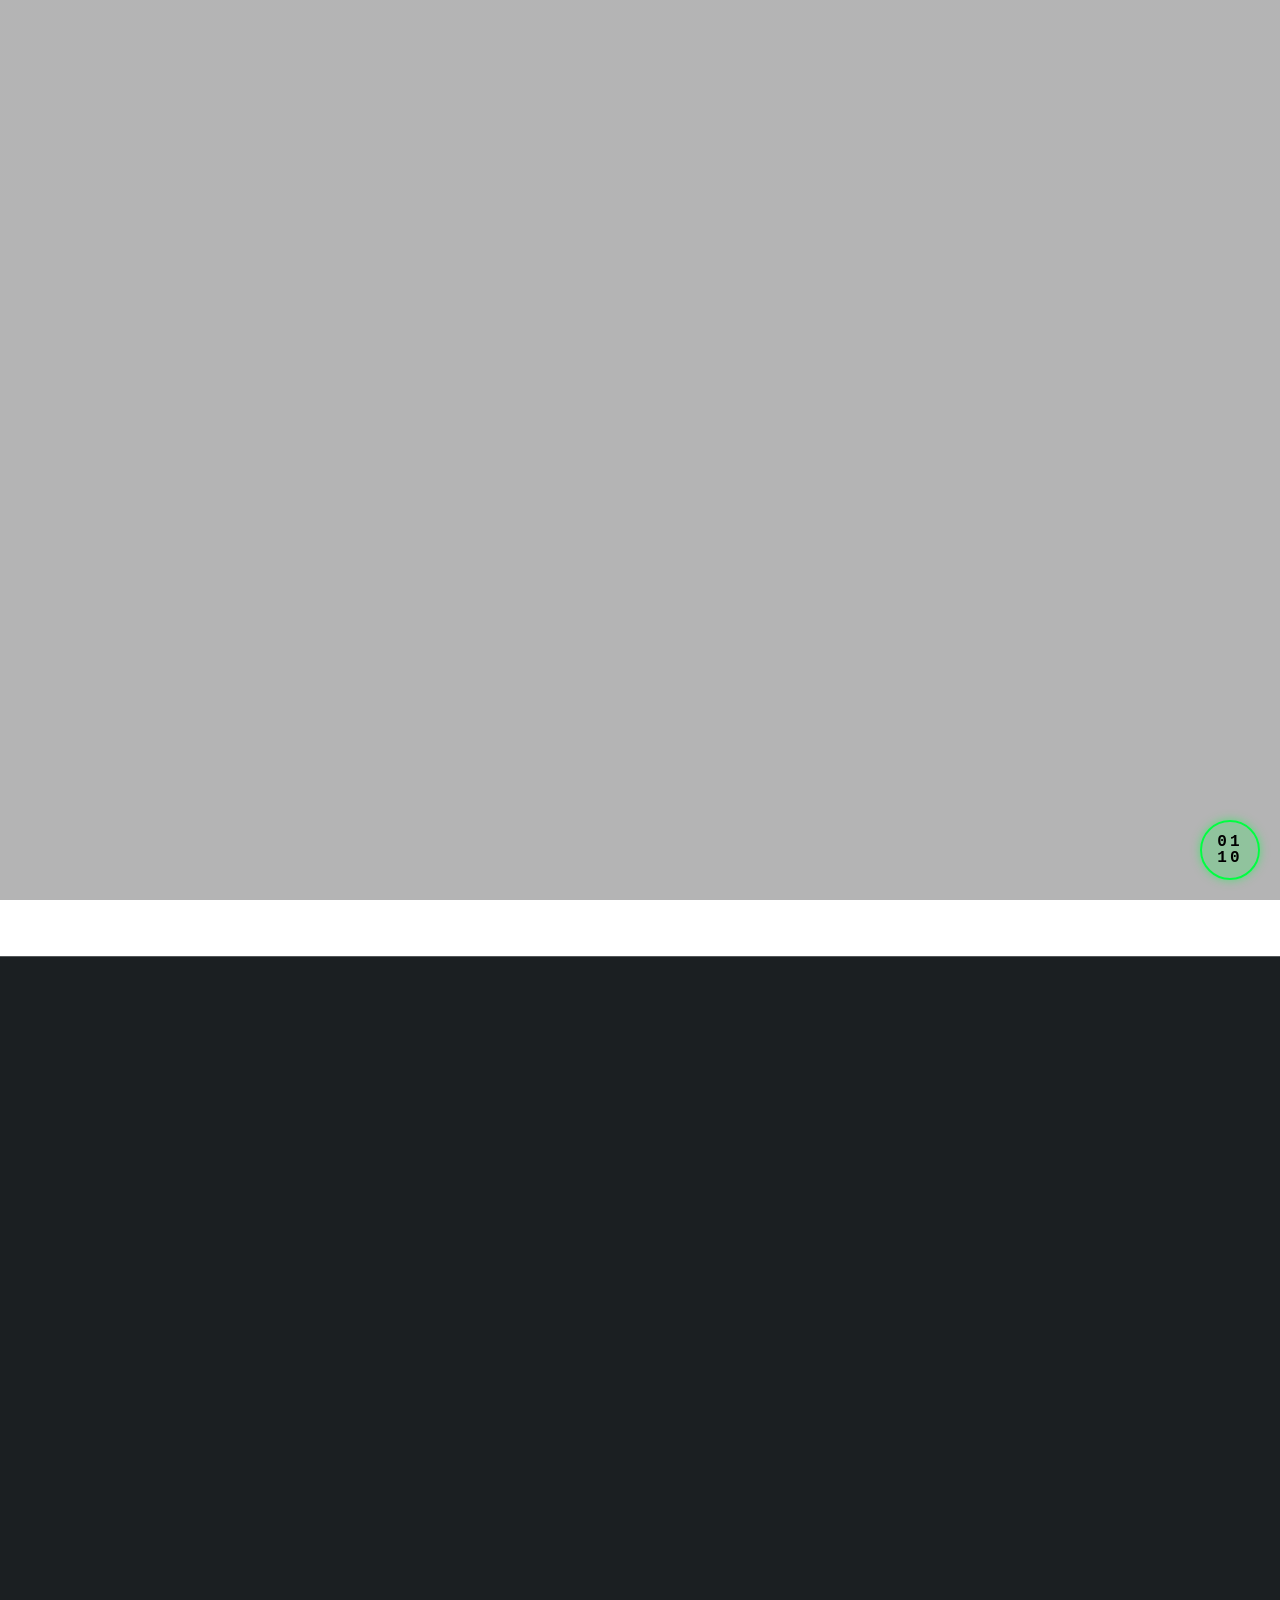
==== commit b2a06714: "Add files via upload" ====
--- a/index.html
+++ b/index.html
@@ -1,117 +1,350 @@
-<!DOCTYPE html>
-<html lang="en">
-<head>
-<meta charset="utf-8">
-<meta name="viewport" content="width=device-width, initial-scale=1">
-<title>O3D-BRIDGE | Retro sci-fi dashboard for your Mac</title>
-<meta name="description" content="O3D-BRIDGE is a free retro sci-fi dashboard for macOS by Open3D Laboratories: time, weather, air quality, exchange rates, border waits, beach water quality and live system stats.">
-<style>
-:root{--a:#00ff41}
-*{box-sizing:border-box}
-html,body{margin:0;background:#000;color:var(--a);font-family:"Helvetica Neue",Helvetica,Arial,sans-serif}
-body{min-height:100vh;padding:24px 16px;background:radial-gradient(ellipse at top,rgba(0,255,65,.06),#000 60%)}
-body:after{content:"";position:fixed;inset:0;pointer-events:none;background:repeating-linear-gradient(0deg,rgba(0,0,0,.18) 0 1px,transparent 1px 3px)}
-.w{max-width:860px;margin:0 auto}
-nav{display:flex;justify-content:space-between;font-size:12px;letter-spacing:.1em;border-bottom:1px solid rgba(0,255,65,.4);padding-bottom:10px}
-a{color:var(--a)}
-h1{font-size:clamp(26px,6vw,46px);letter-spacing:.18em;margin:48px 0 8px;text-shadow:0 0 12px var(--a);text-align:center}
-.tag{font-size:16px;line-height:1.6;color:rgba(0,255,65,.8);max-width:640px;margin-left:auto;margin-right:auto;text-align:center}
-.cta{margin:32px 0 8px;text-align:center}
-.btn{display:inline-block;border:1px solid var(--a);padding:16px 28px;font-size:18px;letter-spacing:.12em;text-decoration:none;background:rgba(0,255,65,.08);box-shadow:0 0 18px rgba(0,255,65,.3);font-weight:700}
-.btn.alt{font-size:14px;padding:11px 20px;margin-top:6px;box-shadow:none;background:none;font-weight:400}
-.btn:hover{background:rgba(0,255,65,.22)}
-.dim{font-size:12px;color:rgba(0,255,65,.65);line-height:1.7;text-align:center}
-img.shot{width:100%;margin:24px 0;border:1px solid rgba(0,255,65,.4);display:block}
-.g{display:grid;gap:14px;grid-template-columns:repeat(auto-fit,minmax(230px,1fr));margin-top:36px}
-.p{border:1px solid rgba(0,255,65,.4);background:rgba(0,255,65,.04)}
-.p h2{margin:0;padding:0 14px;height:28px;display:flex;align-items:center;font-size:11px;letter-spacing:.2em;border-bottom:1px solid rgba(0,255,65,.4)}
-.p div{padding:10px 14px;font-size:13px;line-height:1.6;color:rgba(0,255,65,.85)}
-h3{letter-spacing:.15em;font-size:13px;margin:40px 0 8px}
-ol{padding-left:20px;font-size:13px;line-height:1.9;color:rgba(0,255,65,.85);text-align:left;display:inline-block}
-.p.instructions{text-align:center;margin-left:auto;margin-right:auto;max-width:640px}
-.p.instructions div{text-align:center}
-.ov{position:fixed;inset:0;z-index:10;background:rgba(0,0,0,.8);display:none;align-items:center;justify-content:center;padding:16px}
-.ov.on{display:flex}
-.md{max-width:440px;width:100%;border:1px solid var(--a);background:#010a03;box-shadow:0 0 30px rgba(0,255,65,.35)}
-.md h2{margin:0;padding:0 14px;height:30px;display:flex;align-items:center;justify-content:space-between;font-size:11px;letter-spacing:.2em;border-bottom:1px solid rgba(0,255,65,.4)}
-.md h2 button{background:none;border:0;color:var(--a);font:inherit;cursor:pointer;font-size:14px}
-.md .c{padding:22px 20px 20px;text-align:center}
-.md .t{font-size:22px;letter-spacing:.12em;text-shadow:0 0 10px var(--a);margin:0 0 12px;font-weight:700}
-.md p{font-size:13px;line-height:1.7;color:rgba(0,255,65,.85);margin:0 0 18px}
-.md .btn{font-size:15px;padding:12px 20px}
-.md .no{display:block;margin:14px auto 0;background:none;border:0;color:rgba(0,255,65,.6);font:inherit;font-size:12px;cursor:pointer;text-decoration:underline}
-footer{margin-top:48px;border-top:1px solid rgba(0,255,65,.4);padding-top:14px;font-size:11px;color:rgba(0,255,65,.65);text-align:center;line-height:1.8}
-</style>
-</head>
-<body>
-<div class="w">
-<nav><span>OPEN3D LABORATORIES</span><a href="../">&larr; BACK TO SITE</a></nav>
-
-<h1 style="text-align:center">O3D-BRIDGE</h1>
-<img class="shot" src="screenshot.png" alt="O3D-BRIDGE dashboard screenshot" onerror="this.style.display='none'">
-
-<p class="tag" style="text-align:center">A retro sci-fi command console for your Mac. Matrix-green on black, always on in your menu bar, with everything you glance at in one screen.</p>
-
-<p class="tag" style="margin-top:14px;text-align:center">Built mostly for people who live on the Mexico and US border, with live border waits, the Tijuana street dollar and beach water quality for Tijuana and San Diego. More borders are coming soon.</p>
-<p class="dim" style="font-size:13px;text-align:center">Version 1.00 &middot; I update it regularly. Found a bug? Email me at <a href="mailto:alex@open3dlaboratories.com">alex@open3Dlaboratories.com</a>.</p>
-<div class="p instructions" style="margin-top:22px"><h2>FIRST LAUNCH ON MAC</h2><div>
-Because this build isn't code-signed yet, macOS will block it on first launch. Cheeseburgers help fund the $99/yr Apple Developer fee to bring it to the App Store and iOS—until then, follow these quick steps once:
-<div style="text-align:center"><ol style="margin:8px 0 0;display:inline-block;text-align:left">
-  <li>Open the downloaded .dmg and drag O3D-BRIDGE into Applications.</li>
-  <li>Open O3D-BRIDGE from Applications. A message will say it can't be opened. Click <b>Done</b>.</li>
-  <li>Open <b>System Settings</b>, then <b>Privacy &amp; Security</b>.</li>
-  <li>Scroll down to <b>Security</b>. You'll see "O3D-BRIDGE was blocked". Click <b>Open Anyway</b>.</li>
-  <li>Enter your password or use Touch ID, then click <b>Open Anyway</b> once more.</li>
-  <li>Look for O3D-BRIDGE in your menu bar. Click the icon to show the window.</li>
-</ol></div></div></div>
-<div class="cta" style="text-align:center">
-  <a class="btn" id="dl" href="https://github.com/open3Dlabs/Open3DWebsite/releases/download/v1/O3D-BRIDGE.dmg">&darr; DOWNLOAD FOR MAC</a>
-  <p class="dim" style="text-align:center">Free &middot; Tested on macOS Tahoe &middot; Apple Silicon</p>
-  <a class="btn alt" href="https://paypal.me/open3Dlabs" target="_blank" rel="noopener">&#127828; BUY ME A CHEESEBURGER</a>
-</div>
-
-<div class="g">
-  <div class="p"><h2>CLOCK + ZONES</h2><div>Local time and your own list of world time zones.</div></div>
-  <div class="p"><h2>ATMOSPHERE</h2><div>Live weather and forecast for any city.</div></div>
-  <div class="p"><h2>AIR QUALITY</h2><div>AQI with pollutant breakdown, color coded.</div></div>
-  <div class="p"><h2>EXCHANGE</h2><div>Currency rates, including the Tijuana street dollar.</div></div>
-  <div class="p"><h2>BORDER WAIT</h2><div>Live CBP wait times for Southwest crossings.</div></div>
-  <div class="p"><h2>COASTAL</h2><div>Tijuana and San Diego beach water quality with County closures and advisories.</div></div>
-  <div class="p"><h2>SYSTEM</h2><div>CPU, GPU, memory, storage, battery, temperature and fans.</div></div>
-  <div class="p"><h2>AFFIRMATIONS</h2><div>888 of them, one at a time.</div></div>
-  <div class="p"><h2>6 THEMES</h2><div>Matrix green, amber, cyan and more. Full screen on any display.</div></div>
-</div>
-
-<footer>
-  Made with love by Alex V&aacute;zquez<br>
-  <a href="https://open3dlaboratories.com">open3Dlaboratories.com</a> &middot; <a href="mailto:alex@open3dlaboratories.com">alex@open3Dlaboratories.com</a>
-</footer>
-</div>
-<div class="ov" id="ov" role="dialog" aria-modal="true" aria-labelledby="mt">
-  <div class="md">
-    <h2><span>DOWNLOAD STARTED</span><button id="x" aria-label="Close">&times;</button></h2>
-    <div class="c">
-      <div class="t" id="mt">BUY ME A CHEESEBURGER</div>
-      <p>O3D-BRIDGE is free. Cheeseburgers help fund the $99/yr Apple Developer fee to get it on the App Store and prep the iOS version.</p>
-      <a class="btn" href="https://paypal.me/open3Dlabs" target="_blank" rel="noopener" id="pp">&#127828; BUY ME A CHEESEBURGER</a>
-      <button class="no" id="no">Maybe later, thanks</button>
-    </div>
-  </div>
-</div>
-<script>
-(function(){
-  var ov=document.getElementById("ov"),KEY="o3dBurgerAsked",WEEK=7*864e5;
-  function recent(){try{var t=+localStorage.getItem(KEY);return t&&Date.now()-t<WEEK}catch(e){return false}}
-  function mark(){try{localStorage.setItem(KEY,String(Date.now()))}catch(e){}}
-  function close(){ov.classList.remove("on");mark()}
-  document.getElementById("dl").addEventListener("click",function(){
-    if(recent())return;               // asked in the last week: just download, no popup
-    setTimeout(function(){ov.classList.add("on")},700);
-  });
-  ["x","no","pp"].forEach(function(id){document.getElementById(id).addEventListener("click",close)});
-  ov.addEventListener("click",function(e){if(e.target===ov)close()});
-  document.addEventListener("keydown",function(e){if(e.key==="Escape")close()});
-})();
-</script>
-</body>
+<!DOCTYPE HTML>
+<!--
+	blablabla
+-->
+<html>
+	<head>
+		<title>OPEN 3D LABORATORIES</title>
+		<meta charset="utf-8" />
+		<meta name="viewport" content="width=device-width, initial-scale=1, user-scalable=no" />
+		<link rel="stylesheet" href="assets/css/main.css" />
+		<noscript><link rel="stylesheet" href="assets/css/noscript.css" /></noscript>
+	</head>
+	<body class="is-preload">
+
+		<!-- Wrapper -->
+			<div id="wrapper">
+
+				<!-- Header -->
+					<header id="header">
+						<div class="content">
+							<div class="inner">
+								<img src="images/logo.png" alt="OPEN 3D LABORATORIES Logo" class="header-logo" />
+								<p>Engineering and Design Consulting Services</p>
+							</div>
+						</div>
+						<nav>
+							<ul>
+								<li><a href="#intro">Intro</a></li>
+								<li><a href="#work">Work</a></li>
+								<li><a href="#about">About</a></li>
+								<li><a href="#contact">Contact</a></li>
+								<!--<li><a href="#elements">Elements</a></li>-->
+							</ul>
+						</nav>
+					</header>
+
+				<!-- Main -->
+					<div id="main">
+
+						<!-- Intro -->
+							<article id="intro">
+								<h2 class="major">Thoughts Become Things <img src="images/magic-wand.png" alt="Magic Wand Icon" class="title-icon" /></h2>
+								<p>Hi, I'm Alex, a Mechatronics Engineer with a passion for turning ideas into reality. With expertise in manufacturing and project management, I help bring your concepts to life through innovative design, prototyping, and production.</p>
+								
+								<p>When I'm not engineering solutions, you'll find me creating music, experimenting with concrete art, crafting jewelry, or exploring new technologies. I believe the best innovations come from combining technical expertise with creative thinking.</p>
+								
+								<p>Whether it's developing custom software, designing manufacturing solutions, or helping you navigate the entire product development process, I approach every project with the same curiosity and attention to detail that drives my personal creative pursuits.</p>
+							</article>
+
+						<!-- Work -->
+							<article id="work">
+								<h2 class="major">Work <img src="images/bezier.png" alt="Bezier Curve Icon" class="title-icon" /></h2>
+								
+								<h3>Product Development & Manufacturing</h3>
+								<p>From concept to production, I guide you through the complete product development cycle. This includes 3D CAD design, prototyping, testing, material selection, and full-scale manufacturing. I manage the entire process from initial design through final delivery, including logistics and nearshore manufacturing coordination between Mexico and the United States. Additionally, I design and build custom fixtures, jigs, and specialized tools including automation needs to streamline assembly processes and improve workplace safety. [<a href="https://www.youtube.com/@open3dlabs" target="_blank" style="font-weight: bold; color: #5DA6C9;">Youtube</a>] [<a href="https://www.thingiverse.com/Open3Dlabs/designs" target="_blank" style="font-weight: bold; color: #5DA6C9;">Thingiverse</a>]</p>
+								
+								<h3>Technology Solutions & Digital Strategy</h3>
+								<p>I develop custom software solutions and applications tailored to your business needs, using modern development and AI tools to create efficient, scalable software. My services include comprehensive tech support and helping businesses establish and maintain their online presence through custom website development and strategic digital positioning, with a specialized team handling social media management and comprehensive online strategy to enhance your market presence. [<a href="bridge/" target="_blank" style="font-weight: bold; color: #5DA6C9;">O3D-BRIDGE</a>]</p>
+							</article>
+
+						<!-- About -->
+							<article id="about">
+								<h2 class="major">About</h2>
+								<span class="image main"><img src="images/pic03.jpg" alt="" /></span>
+								<p>In progress...</p>
+							</article>
+
+						<!-- Contact -->
+							<article id="contact">
+								<h2 class="major">Contact <img src="images/zoom.png" alt="Zoom Icon" class="title-icon" /></h2>
+								<p><strong>Email:</strong> alex@open3dlaboratories.com</p>
+								<p><strong>Service Area:</strong> Tijuana - San Diego Area.<br />
+								Available for cross-border coordination and remote projects worldwide.</p>
+								<p><strong>Languages:</strong> English and Spanish</p>
+								<p><strong>Business Hours:</strong><br />
+								Monday: 10 AM - 5 PM<br />
+								Tuesday: 10 AM - 5 PM<br />
+								Wednesday: 10 AM - 5 PM<br />
+								Friday: 10 AM - 5 PM<br />
+								Saturday: 10 AM - 2 PM</p>
+								<p><strong>Response Time:</strong> I typically respond within 24 hours</p>
+								<p>Send your ideas or questions to my email.</p>
+							</article>
+
+						<!-- Elements -->
+							<article id="elements">
+								<h2 class="major">Elements</h2>
+
+								<section>
+									<h3 class="major">Text</h3>
+									<p>This is <b>bold</b> and this is <strong>strong</strong>. This is <i>italic</i> and this is <em>emphasized</em>.
+									This is <sup>superscript</sup> text and this is <sub>subscript</sub> text.
+									This is <u>underlined</u> and this is code: <code>for (;;) { ... }</code>. Finally, <a href="#">this is a link</a>.</p>
+									<hr />
+									<h2>Heading Level 2</h2>
+									<h3>Heading Level 3</h3>
+									<h4>Heading Level 4</h4>
+									<h5>Heading Level 5</h5>
+									<h6>Heading Level 6</h6>
+									<hr />
+									<h4>Blockquote</h4>
+									<blockquote>Fringilla nisl. Donec accumsan interdum nisi, quis tincidunt felis sagittis eget tempus euismod. Vestibulum ante ipsum primis in faucibus vestibulum. Blandit adipiscing eu felis iaculis volutpat ac adipiscing accumsan faucibus. Vestibulum ante ipsum primis in faucibus lorem ipsum dolor sit amet nullam adipiscing eu felis.</blockquote>
+									<h4>Preformatted</h4>
+									<pre><code>i = 0;
+
+while (!deck.isInOrder()) {
+    print 'Iteration ' + i;
+    deck.shuffle();
+    i++;
+}
+
+print 'It took ' + i + ' iterations to sort the deck.';</code></pre>
+								</section>
+
+								<section>
+									<h3 class="major">Lists</h3>
+
+									<h4>Unordered</h4>
+									<ul>
+										<li>Dolor pulvinar etiam.</li>
+										<li>Sagittis adipiscing.</li>
+										<li>Felis enim feugiat.</li>
+									</ul>
+
+									<h4>Alternate</h4>
+									<ul class="alt">
+										<li>Dolor pulvinar etiam.</li>
+										<li>Sagittis adipiscing.</li>
+										<li>Felis enim feugiat.</li>
+									</ul>
+
+									<h4>Ordered</h4>
+									<ol>
+										<li>Dolor pulvinar etiam.</li>
+										<li>Etiam vel felis viverra.</li>
+										<li>Felis enim feugiat.</li>
+										<li>Dolor pulvinar etiam.</li>
+										<li>Etiam vel felis lorem.</li>
+										<li>Felis enim et feugiat.</li>
+									</ol>
+									<h4>Icons</h4>
+									<ul class="icons">
+										<li><a href="#" class="icon brands fa-twitter"><span class="label">Twitter</span></a></li>
+										<li><a href="#" class="icon brands fa-facebook-f"><span class="label">Facebook</span></a></li>
+										<li><a href="#" class="icon brands fa-instagram"><span class="label">Instagram</span></a></li>
+										<li><a href="#" class="icon brands fa-github"><span class="label">Github</span></a></li>
+									</ul>
+
+									<h4>Actions</h4>
+									<ul class="actions">
+										<li><a href="#" class="button primary">Default</a></li>
+										<li><a href="#" class="button">Default</a></li>
+									</ul>
+									<ul class="actions stacked">
+										<li><a href="#" class="button primary">Default</a></li>
+										<li><a href="#" class="button">Default</a></li>
+									</ul>
+								</section>
+
+								<section>
+									<h3 class="major">Table</h3>
+									<h4>Default</h4>
+									<div class="table-wrapper">
+										<table>
+											<thead>
+												<tr>
+													<th>Name</th>
+													<th>Description</th>
+													<th>Price</th>
+												</tr>
+											</thead>
+											<tbody>
+												<tr>
+													<td>Item One</td>
+													<td>Ante turpis integer aliquet porttitor.</td>
+													<td>29.99</td>
+												</tr>
+												<tr>
+													<td>Item Two</td>
+													<td>Vis ac commodo adipiscing arcu aliquet.</td>
+													<td>19.99</td>
+												</tr>
+												<tr>
+													<td>Item Three</td>
+													<td> Morbi faucibus arcu accumsan lorem.</td>
+													<td>29.99</td>
+												</tr>
+												<tr>
+													<td>Item Four</td>
+													<td>Vitae integer tempus condimentum.</td>
+													<td>19.99</td>
+												</tr>
+												<tr>
+													<td>Item Five</td>
+													<td>Ante turpis integer aliquet porttitor.</td>
+													<td>29.99</td>
+												</tr>
+											</tbody>
+											<tfoot>
+												<tr>
+													<td colspan="2"></td>
+													<td>100.00</td>
+												</tr>
+											</tfoot>
+										</table>
+									</div>
+
+									<h4>Alternate</h4>
+									<div class="table-wrapper">
+										<table class="alt">
+											<thead>
+												<tr>
+													<th>Name</th>
+													<th>Description</th>
+													<th>Price</th>
+												</tr>
+											</thead>
+											<tbody>
+												<tr>
+													<td>Item One</td>
+													<td>Ante turpis integer aliquet porttitor.</td>
+													<td>29.99</td>
+												</tr>
+												<tr>
+													<td>Item Two</td>
+													<td>Vis ac commodo adipiscing arcu aliquet.</td>
+													<td>19.99</td>
+												</tr>
+												<tr>
+													<td>Item Three</td>
+													<td> Morbi faucibus arcu accumsan lorem.</td>
+													<td>29.99</td>
+												</tr>
+												<tr>
+													<td>Item Four</td>
+													<td>Vitae integer tempus condimentum.</td>
+													<td>19.99</td>
+												</tr>
+												<tr>
+													<td>Item Five</td>
+													<td>Ante turpis integer aliquet porttitor.</td>
+													<td>29.99</td>
+												</tr>
+											</tbody>
+											<tfoot>
+												<tr>
+													<td colspan="2"></td>
+													<td>100.00</td>
+												</tr>
+											</tfoot>
+										</table>
+									</div>
+								</section>
+
+								<section>
+									<h3 class="major">Buttons</h3>
+									<ul class="actions">
+										<li><a href="#" class="button primary">Primary</a></li>
+										<li><a href="#" class="button">Default</a></li>
+									</ul>
+									<ul class="actions">
+										<li><a href="#" class="button">Default</a></li>
+										<li><a href="#" class="button small">Small</a></li>
+									</ul>
+									<ul class="actions">
+										<li><a href="#" class="button primary icon solid fa-download">Icon</a></li>
+										<li><a href="#" class="button icon solid fa-download">Icon</a></li>
+									</ul>
+									<ul class="actions">
+										<li><span class="button primary disabled">Disabled</span></li>
+										<li><span class="button disabled">Disabled</span></li>
+									</ul>
+								</section>
+
+								<section>
+									<h3 class="major">Form</h3>
+									<form method="post" action="#">
+										<div class="fields">
+											<div class="field half">
+												<label for="demo-name">Name</label>
+												<input type="text" name="demo-name" id="demo-name" value="" placeholder="Jane Doe" />
+											</div>
+											<div class="field half">
+												<label for="demo-email">Email</label>
+												<input type="email" name="demo-email" id="demo-email" value="" placeholder="jane@untitled.tld" />
+											</div>
+											<div class="field">
+												<label for="demo-category">Category</label>
+												<select name="demo-category" id="demo-category">
+													<option value="">-</option>
+													<option value="1">Manufacturing</option>
+													<option value="1">Shipping</option>
+													<option value="1">Administration</option>
+													<option value="1">Human Resources</option>
+												</select>
+											</div>
+											<div class="field half">
+												<input type="radio" id="demo-priority-low" name="demo-priority" checked>
+												<label for="demo-priority-low">Low</label>
+											</div>
+											<div class="field half">
+												<input type="radio" id="demo-priority-high" name="demo-priority">
+												<label for="demo-priority-high">High</label>
+											</div>
+											<div class="field half">
+												<input type="checkbox" id="demo-copy" name="demo-copy">
+												<label for="demo-copy">Email me a copy</label>
+											</div>
+											<div class="field half">
+												<input type="checkbox" id="demo-human" name="demo-human" checked>
+												<label for="demo-human">Not a robot</label>
+											</div>
+											<div class="field">
+												<label for="demo-message">Message</label>
+												<textarea name="demo-message" id="demo-message" placeholder="Enter your message" rows="6"></textarea>
+											</div>
+										</div>
+										<ul class="actions">
+											<li><input type="submit" value="Send Message" class="primary" /></li>
+											<li><input type="reset" value="Reset" /></li>
+										</ul>
+									</form>
+								</section>
+
+							</article>
+
+					</div>
+
+				<!-- Footer -->
+					<footer id="footer">
+					</footer>
+
+			</div>
+
+		<!-- BG -->
+			<div id="bg"></div>
+
+		<!-- Matrix Toggle Button -->
+			<button id="matrix-toggle" onclick="toggleMatrix()" title="Toggle Matrix Mode">01<br>10</button>
+
+		<!-- Scripts -->
+			<script src="assets/js/jquery.min.js"></script>
+			<script src="assets/js/browser.min.js"></script>
+			<script src="assets/js/breakpoints.min.js"></script>
+			<script src="assets/js/util.js"></script>
+			<script src="assets/js/main.js"></script>
+			<script src="assets/js/matrix.js"></script>
+
+	</body>
 </html>
--- a/assets/css/noscript.css
+++ b/assets/css/noscript.css
@@ -0,0 +1,37 @@
+/*
+	Dimension by HTML5 UP
+	html5up.net | @ajlkn
+	Free for personal and commercial use under the CCA 3.0 license (html5up.net/license)
+*/
+
+/* BG */
+
+	body.is-preload #bg:before {
+		background-color: transparent;
+	}
+
+/* Header */
+
+	body.is-preload #header {
+		-moz-filter: none;
+		-webkit-filter: none;
+		-ms-filter: none;
+		filter: none;
+	}
+
+		body.is-preload #header > * {
+			opacity: 1;
+		}
+
+		body.is-preload #header .content .inner {
+			max-height: none;
+			padding: 3rem 2rem;
+			opacity: 1;
+		}
+
+/* Main */
+
+	#main article {
+		opacity: 1;
+		margin: 4rem 0 0 0;
+	}
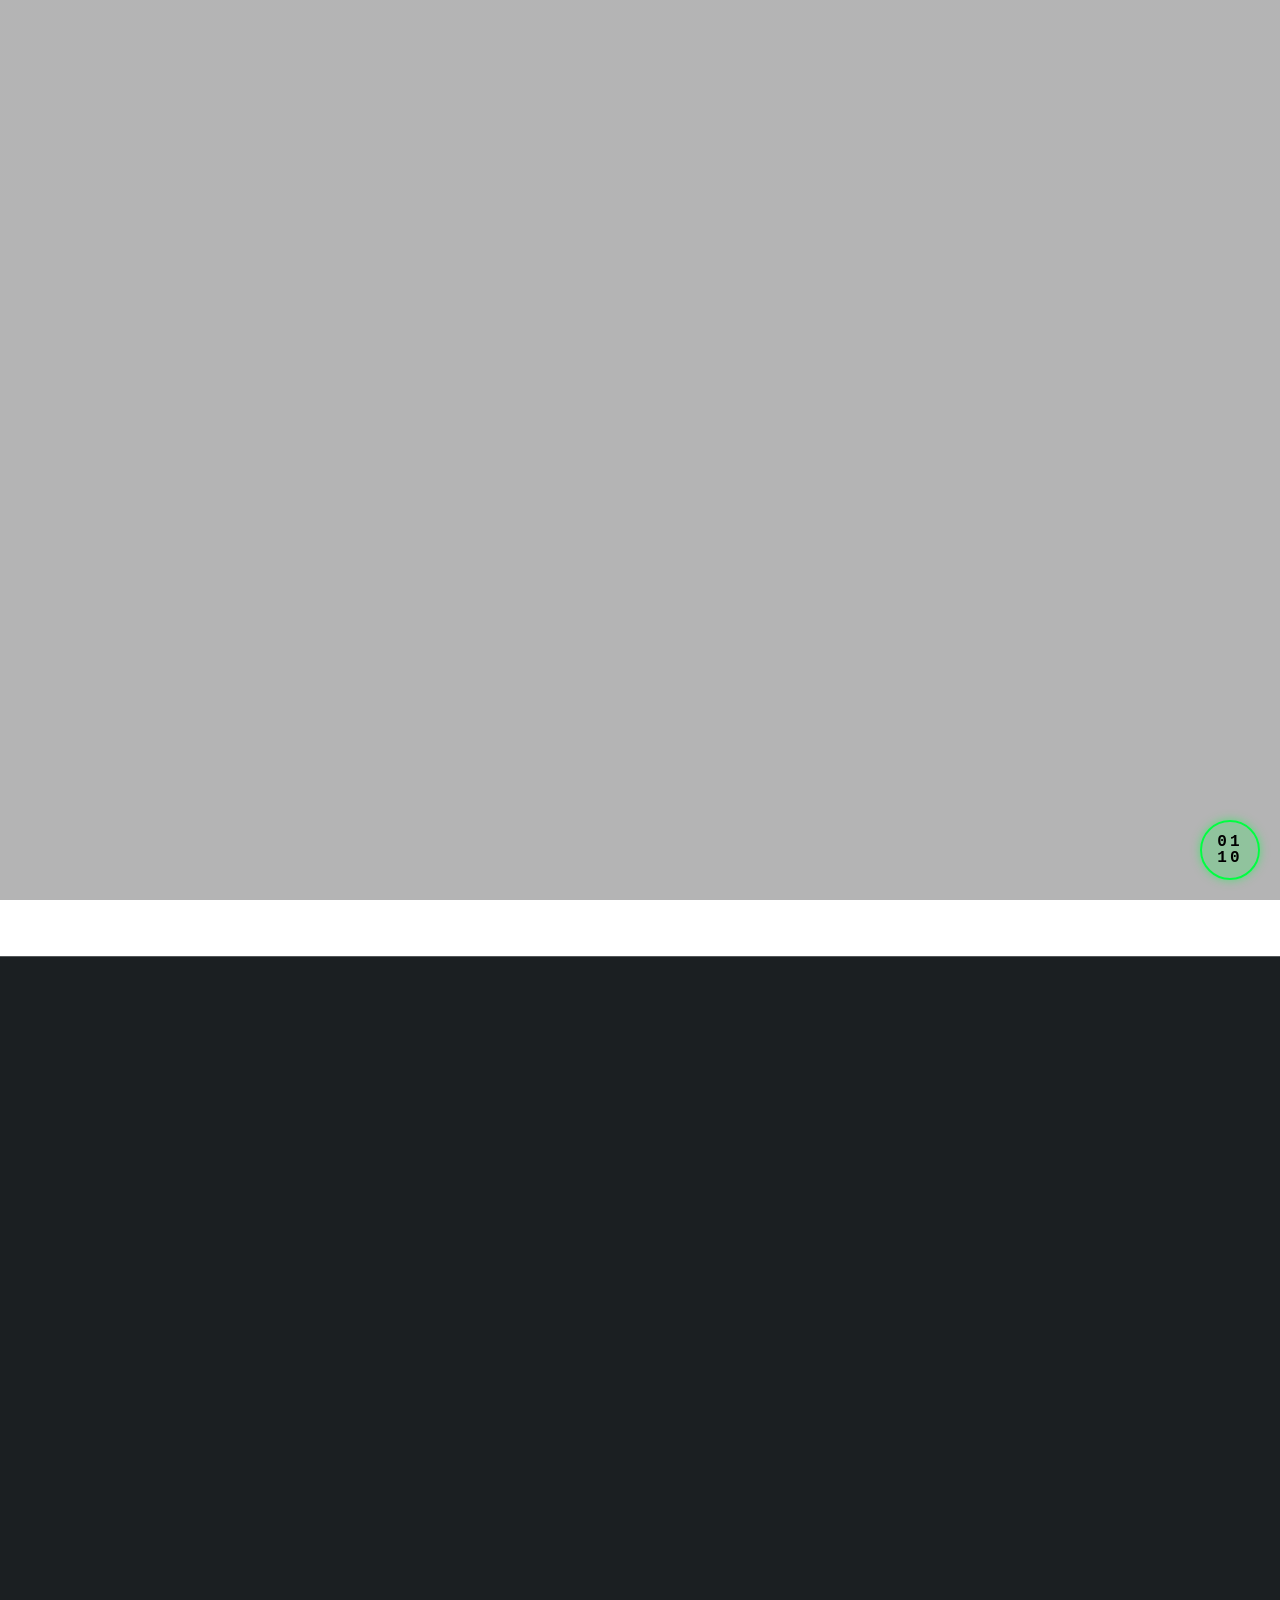
==== commit e452ffe0: "Add files via upload" ====
--- a/index.html
+++ b/index.html
@@ -9,6 +9,13 @@
 		<meta name="viewport" content="width=device-width, initial-scale=1, user-scalable=no" />
 		<link rel="stylesheet" href="assets/css/main.css" />
 		<noscript><link rel="stylesheet" href="assets/css/noscript.css" /></noscript>
+		<style>
+			.wl{display:flex;flex-wrap:wrap;gap:1.75rem;margin:1.25rem 0 2.25rem}
+			.wl a{display:flex;flex-direction:column;align-items:center;gap:.6rem;border-bottom:0!important;text-decoration:none;color:#5DA6C9;width:5.5rem}
+			.wl-i{width:3.75rem;height:3.75rem;border:1px solid currentColor;border-radius:.9rem;display:flex;align-items:center;justify-content:center;transition:transform .2s ease,background .2s ease}
+			.wl a:hover .wl-i{background:rgba(93,166,201,.18);transform:translateY(-3px)}
+			.wl-n{font-size:.65rem;letter-spacing:.12em;text-transform:uppercase;font-weight:600;text-align:center;line-height:1.3}
+		</style>
 	</head>
 	<body class="is-preload">
 
@@ -40,23 +47,22 @@
 						<!-- Intro -->
 							<article id="intro">
 								<h2 class="major">Thoughts Become Things <img src="images/magic-wand.png" alt="Magic Wand Icon" class="title-icon" /></h2>
-								<p>Hi, I'm Alex, a Mechatronics Engineer with a passion for turning ideas into reality. With expertise in manufacturing and project management, I help bring your concepts to life through innovative design, prototyping, and production.</p>
-								
-								<p>When I'm not engineering solutions, you'll find me creating music, experimenting with concrete art, crafting jewelry, or exploring new technologies. I believe the best innovations come from combining technical expertise with creative thinking.</p>
-								
-								<p>Whether it's developing custom software, designing manufacturing solutions, or helping you navigate the entire product development process, I approach every project with the same curiosity and attention to detail that drives my personal creative pursuits.</p>
-							</article>
+								<p>Hi, I'm Alex, a Mechatronics Engineer. I turn ideas into real products, from design and prototyping to manufacturing and software.</p>
+									<p>Outside work: music, concrete art, jewelry and new tech.</p>
+								</article>
 
 						<!-- Work -->
 							<article id="work">
 								<h2 class="major">Work <img src="images/bezier.png" alt="Bezier Curve Icon" class="title-icon" /></h2>
 								
-								<h3>Product Development & Manufacturing</h3>
-								<p>From concept to production, I guide you through the complete product development cycle. This includes 3D CAD design, prototyping, testing, material selection, and full-scale manufacturing. I manage the entire process from initial design through final delivery, including logistics and nearshore manufacturing coordination between Mexico and the United States. Additionally, I design and build custom fixtures, jigs, and specialized tools including automation needs to streamline assembly processes and improve workplace safety. [<a href="https://www.youtube.com/@open3dlabs" target="_blank" style="font-weight: bold; color: #5DA6C9;">Youtube</a>] [<a href="https://www.thingiverse.com/Open3Dlabs/designs" target="_blank" style="font-weight: bold; color: #5DA6C9;">Thingiverse</a>]</p>
-								
-								<h3>Technology Solutions & Digital Strategy</h3>
-								<p>I develop custom software solutions and applications tailored to your business needs, using modern development and AI tools to create efficient, scalable software. My services include comprehensive tech support and helping businesses establish and maintain their online presence through custom website development and strategic digital positioning, with a specialized team handling social media management and comprehensive online strategy to enhance your market presence. [<a href="bridge/" target="_blank" style="font-weight: bold; color: #5DA6C9;">O3D-BRIDGE</a>]</p>
-							</article>
+								<h3>Product Development &amp; Manufacturing</h3>
+									<p>Concept to production: 3D CAD, prototyping, testing and manufacturing, with nearshore coordination between Mexico and the US. Custom fixtures, jigs and automation.</p>
+									<div class="wl"><a href="https://www.youtube.com/@open3dlabs" target="_blank" rel="noopener"><span class="wl-i"><svg viewBox="0 0 32 32" width="30" height="30" fill="none" stroke="currentColor" stroke-width="1.8" stroke-linecap="round" stroke-linejoin="round" aria-hidden="true"><rect x="3" y="7" width="26" height="18" rx="5"/><path d="M13 12l7 4-7 4z" fill="currentColor"/></svg></span><span class="wl-n">YouTube</span></a><a href="https://www.thingiverse.com/Open3Dlabs/designs" target="_blank" rel="noopener"><span class="wl-i"><svg viewBox="0 0 32 32" width="30" height="30" fill="none" stroke="currentColor" stroke-width="1.8" stroke-linecap="round" stroke-linejoin="round" aria-hidden="true"><path d="M16 3l11 6v14l-11 6-11-6V9z"/><path d="M5 9l11 6 11-6M16 15v14"/></svg></span><span class="wl-n">Thingiverse</span></a></div>
+
+									<h3>Technology Solutions &amp; Digital Strategy</h3>
+									<p>Custom software, websites and online presence, plus social media management.</p>
+									<div class="wl"><a href="bridge/"><span class="wl-i"><svg viewBox="0 0 32 32" width="30" height="30" fill="none" stroke="currentColor" stroke-width="1.8" stroke-linecap="round" stroke-linejoin="round" aria-hidden="true"><rect x="3" y="5" width="26" height="18" rx="2"/><circle cx="16" cy="14" r="5"/><path d="M16 9v10M11 14h10M10 28h12M16 23v5"/></svg></span><span class="wl-n">O3D-BRIDGE</span></a><a href="align/"><span class="wl-i"><svg viewBox="0 0 32 32" width="30" height="30" fill="none" stroke="currentColor" stroke-width="1.8" stroke-linecap="round" stroke-linejoin="round" aria-hidden="true"><ellipse cx="16" cy="8" rx="9" ry="3"/><ellipse cx="16" cy="16" rx="12" ry="4"/><ellipse cx="16" cy="24" rx="9" ry="3"/></svg></span><span class="wl-n">O3D-ALIGN</span></a></div>
+								</article>
 
 						<!-- About -->
 							<article id="about">
@@ -69,8 +75,7 @@
 							<article id="contact">
 								<h2 class="major">Contact <img src="images/zoom.png" alt="Zoom Icon" class="title-icon" /></h2>
 								<p><strong>Email:</strong> alex@open3dlaboratories.com</p>
-								<p><strong>Service Area:</strong> Tijuana - San Diego Area.<br />
-								Available for cross-border coordination and remote projects worldwide.</p>
+								<p><strong>Service Area:</strong> Tijuana - San Diego, and remote worldwide.</p>
 								<p><strong>Languages:</strong> English and Spanish</p>
 								<p><strong>Business Hours:</strong><br />
 								Monday: 10 AM - 5 PM<br />
@@ -78,8 +83,7 @@
 								Wednesday: 10 AM - 5 PM<br />
 								Friday: 10 AM - 5 PM<br />
 								Saturday: 10 AM - 2 PM</p>
-								<p><strong>Response Time:</strong> I typically respond within 24 hours</p>
-								<p>Send your ideas or questions to my email.</p>
+								<p><strong>Response Time:</strong> Within 24 hours</p>
 							</article>
 
 						<!-- Elements -->
@@ -345,6 +349,33 @@
 			<script src="assets/js/util.js"></script>
 			<script src="assets/js/main.js"></script>
 			<script src="assets/js/matrix.js"></script>
+		<script>
+		/* Theme switch: close the header (logo + tagline), swap theme while closed, then re-open with the load animation. */
+		(function(){
+			var orig=window.toggleMatrix,busy=false;
+			if(typeof orig!=='function')return;
+			window.toggleMatrix=function(){
+				if(busy)return;
+				var body=document.body,c=document.querySelector('#header .content'),nav=document.querySelector('#header nav');
+				if(!c||body.classList.contains('is-article-visible')){orig();return}
+				busy=true;
+				c.style.overflow='hidden';
+				c.style.maxHeight=c.offsetHeight+'px';
+				void c.offsetHeight;
+				c.style.transition='max-height .8s ease, padding .8s ease, opacity .5s ease';
+				c.style.maxHeight='0px';c.style.paddingTop='0px';c.style.paddingBottom='0px';c.style.opacity='0';
+				if(nav){nav.style.transition='opacity .5s ease';nav.style.opacity='0'}
+				setTimeout(function(){
+					orig();
+					body.classList.add('is-preload');
+					c.removeAttribute('style');
+					if(nav)nav.removeAttribute('style');
+					void body.offsetHeight;
+					setTimeout(function(){body.classList.remove('is-preload');setTimeout(function(){busy=false},900)},120);
+				},850);
+			};
+		})();
+		</script>
 
 	</body>
 </html>
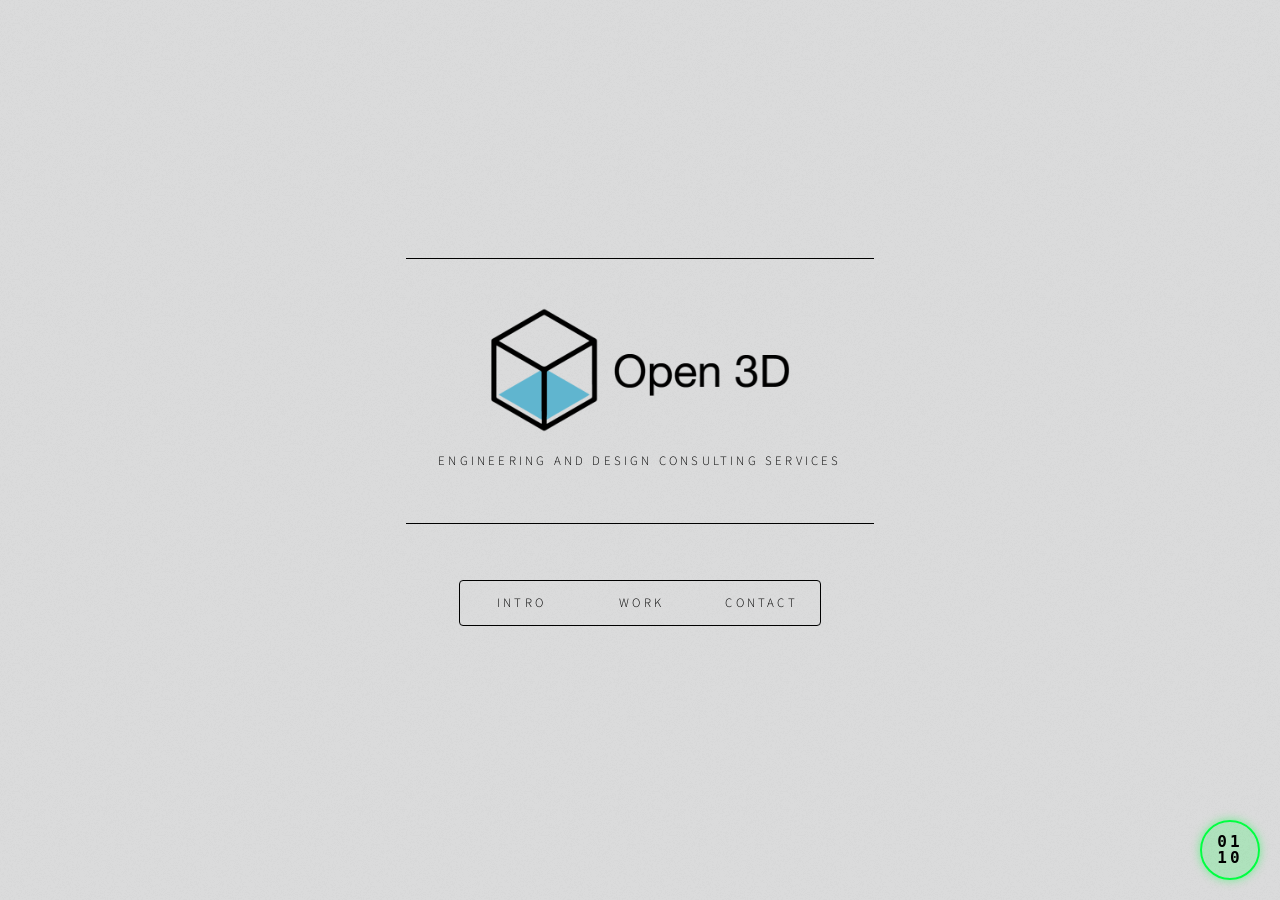
==== commit a517efcf: "Add files via upload" ====
--- a/index.html
+++ b/index.html
@@ -1,7 +1,4 @@
 <!DOCTYPE HTML>
-<!--
-	blablabla
--->
 <html>
 	<head>
 		<title>OPEN 3D LABORATORIES</title>
@@ -9,13 +6,6 @@
 		<meta name="viewport" content="width=device-width, initial-scale=1, user-scalable=no" />
 		<link rel="stylesheet" href="assets/css/main.css" />
 		<noscript><link rel="stylesheet" href="assets/css/noscript.css" /></noscript>
-		<style>
-			.wl{display:flex;flex-wrap:wrap;gap:1.75rem;margin:1.25rem 0 2.25rem}
-			.wl a{display:flex;flex-direction:column;align-items:center;gap:.6rem;border-bottom:0!important;text-decoration:none;color:#5DA6C9;width:5.5rem}
-			.wl-i{width:3.75rem;height:3.75rem;border:1px solid currentColor;border-radius:.9rem;display:flex;align-items:center;justify-content:center;transition:transform .2s ease,background .2s ease}
-			.wl a:hover .wl-i{background:rgba(93,166,201,.18);transform:translateY(-3px)}
-			.wl-n{font-size:.65rem;letter-spacing:.12em;text-transform:uppercase;font-weight:600;text-align:center;line-height:1.3}
-		</style>
 	</head>
 	<body class="is-preload">
 
@@ -36,7 +26,6 @@
 								<li><a href="#work">Work</a></li>
 								<li><a href="#about">About</a></li>
 								<li><a href="#contact">Contact</a></li>
-								<!--<li><a href="#elements">Elements</a></li>-->
 							</ul>
 						</nav>
 					</header>
@@ -86,247 +75,6 @@
 								<p><strong>Response Time:</strong> Within 24 hours</p>
 							</article>
 
-						<!-- Elements -->
-							<article id="elements">
-								<h2 class="major">Elements</h2>
-
-								<section>
-									<h3 class="major">Text</h3>
-									<p>This is <b>bold</b> and this is <strong>strong</strong>. This is <i>italic</i> and this is <em>emphasized</em>.
-									This is <sup>superscript</sup> text and this is <sub>subscript</sub> text.
-									This is <u>underlined</u> and this is code: <code>for (;;) { ... }</code>. Finally, <a href="#">this is a link</a>.</p>
-									<hr />
-									<h2>Heading Level 2</h2>
-									<h3>Heading Level 3</h3>
-									<h4>Heading Level 4</h4>
-									<h5>Heading Level 5</h5>
-									<h6>Heading Level 6</h6>
-									<hr />
-									<h4>Blockquote</h4>
-									<blockquote>Fringilla nisl. Donec accumsan interdum nisi, quis tincidunt felis sagittis eget tempus euismod. Vestibulum ante ipsum primis in faucibus vestibulum. Blandit adipiscing eu felis iaculis volutpat ac adipiscing accumsan faucibus. Vestibulum ante ipsum primis in faucibus lorem ipsum dolor sit amet nullam adipiscing eu felis.</blockquote>
-									<h4>Preformatted</h4>
-									<pre><code>i = 0;
-
-while (!deck.isInOrder()) {
-    print 'Iteration ' + i;
-    deck.shuffle();
-    i++;
-}
-
-print 'It took ' + i + ' iterations to sort the deck.';</code></pre>
-								</section>
-
-								<section>
-									<h3 class="major">Lists</h3>
-
-									<h4>Unordered</h4>
-									<ul>
-										<li>Dolor pulvinar etiam.</li>
-										<li>Sagittis adipiscing.</li>
-										<li>Felis enim feugiat.</li>
-									</ul>
-
-									<h4>Alternate</h4>
-									<ul class="alt">
-										<li>Dolor pulvinar etiam.</li>
-										<li>Sagittis adipiscing.</li>
-										<li>Felis enim feugiat.</li>
-									</ul>
-
-									<h4>Ordered</h4>
-									<ol>
-										<li>Dolor pulvinar etiam.</li>
-										<li>Etiam vel felis viverra.</li>
-										<li>Felis enim feugiat.</li>
-										<li>Dolor pulvinar etiam.</li>
-										<li>Etiam vel felis lorem.</li>
-										<li>Felis enim et feugiat.</li>
-									</ol>
-									<h4>Icons</h4>
-									<ul class="icons">
-										<li><a href="#" class="icon brands fa-twitter"><span class="label">Twitter</span></a></li>
-										<li><a href="#" class="icon brands fa-facebook-f"><span class="label">Facebook</span></a></li>
-										<li><a href="#" class="icon brands fa-instagram"><span class="label">Instagram</span></a></li>
-										<li><a href="#" class="icon brands fa-github"><span class="label">Github</span></a></li>
-									</ul>
-
-									<h4>Actions</h4>
-									<ul class="actions">
-										<li><a href="#" class="button primary">Default</a></li>
-										<li><a href="#" class="button">Default</a></li>
-									</ul>
-									<ul class="actions stacked">
-										<li><a href="#" class="button primary">Default</a></li>
-										<li><a href="#" class="button">Default</a></li>
-									</ul>
-								</section>
-
-								<section>
-									<h3 class="major">Table</h3>
-									<h4>Default</h4>
-									<div class="table-wrapper">
-										<table>
-											<thead>
-												<tr>
-													<th>Name</th>
-													<th>Description</th>
-													<th>Price</th>
-												</tr>
-											</thead>
-											<tbody>
-												<tr>
-													<td>Item One</td>
-													<td>Ante turpis integer aliquet porttitor.</td>
-													<td>29.99</td>
-												</tr>
-												<tr>
-													<td>Item Two</td>
-													<td>Vis ac commodo adipiscing arcu aliquet.</td>
-													<td>19.99</td>
-												</tr>
-												<tr>
-													<td>Item Three</td>
-													<td> Morbi faucibus arcu accumsan lorem.</td>
-													<td>29.99</td>
-												</tr>
-												<tr>
-													<td>Item Four</td>
-													<td>Vitae integer tempus condimentum.</td>
-													<td>19.99</td>
-												</tr>
-												<tr>
-													<td>Item Five</td>
-													<td>Ante turpis integer aliquet porttitor.</td>
-													<td>29.99</td>
-												</tr>
-											</tbody>
-											<tfoot>
-												<tr>
-													<td colspan="2"></td>
-													<td>100.00</td>
-												</tr>
-											</tfoot>
-										</table>
-									</div>
-
-									<h4>Alternate</h4>
-									<div class="table-wrapper">
-										<table class="alt">
-											<thead>
-												<tr>
-													<th>Name</th>
-													<th>Description</th>
-													<th>Price</th>
-												</tr>
-											</thead>
-											<tbody>
-												<tr>
-													<td>Item One</td>
-													<td>Ante turpis integer aliquet porttitor.</td>
-													<td>29.99</td>
-												</tr>
-												<tr>
-													<td>Item Two</td>
-													<td>Vis ac commodo adipiscing arcu aliquet.</td>
-													<td>19.99</td>
-												</tr>
-												<tr>
-													<td>Item Three</td>
-													<td> Morbi faucibus arcu accumsan lorem.</td>
-													<td>29.99</td>
-												</tr>
-												<tr>
-													<td>Item Four</td>
-													<td>Vitae integer tempus condimentum.</td>
-													<td>19.99</td>
-												</tr>
-												<tr>
-													<td>Item Five</td>
-													<td>Ante turpis integer aliquet porttitor.</td>
-													<td>29.99</td>
-												</tr>
-											</tbody>
-											<tfoot>
-												<tr>
-													<td colspan="2"></td>
-													<td>100.00</td>
-												</tr>
-											</tfoot>
-										</table>
-									</div>
-								</section>
-
-								<section>
-									<h3 class="major">Buttons</h3>
-									<ul class="actions">
-										<li><a href="#" class="button primary">Primary</a></li>
-										<li><a href="#" class="button">Default</a></li>
-									</ul>
-									<ul class="actions">
-										<li><a href="#" class="button">Default</a></li>
-										<li><a href="#" class="button small">Small</a></li>
-									</ul>
-									<ul class="actions">
-										<li><a href="#" class="button primary icon solid fa-download">Icon</a></li>
-										<li><a href="#" class="button icon solid fa-download">Icon</a></li>
-									</ul>
-									<ul class="actions">
-										<li><span class="button primary disabled">Disabled</span></li>
-										<li><span class="button disabled">Disabled</span></li>
-									</ul>
-								</section>
-
-								<section>
-									<h3 class="major">Form</h3>
-									<form method="post" action="#">
-										<div class="fields">
-											<div class="field half">
-												<label for="demo-name">Name</label>
-												<input type="text" name="demo-name" id="demo-name" value="" placeholder="Jane Doe" />
-											</div>
-											<div class="field half">
-												<label for="demo-email">Email</label>
-												<input type="email" name="demo-email" id="demo-email" value="" placeholder="jane@untitled.tld" />
-											</div>
-											<div class="field">
-												<label for="demo-category">Category</label>
-												<select name="demo-category" id="demo-category">
-													<option value="">-</option>
-													<option value="1">Manufacturing</option>
-													<option value="1">Shipping</option>
-													<option value="1">Administration</option>
-													<option value="1">Human Resources</option>
-												</select>
-											</div>
-											<div class="field half">
-												<input type="radio" id="demo-priority-low" name="demo-priority" checked>
-												<label for="demo-priority-low">Low</label>
-											</div>
-											<div class="field half">
-												<input type="radio" id="demo-priority-high" name="demo-priority">
-												<label for="demo-priority-high">High</label>
-											</div>
-											<div class="field half">
-												<input type="checkbox" id="demo-copy" name="demo-copy">
-												<label for="demo-copy">Email me a copy</label>
-											</div>
-											<div class="field half">
-												<input type="checkbox" id="demo-human" name="demo-human" checked>
-												<label for="demo-human">Not a robot</label>
-											</div>
-											<div class="field">
-												<label for="demo-message">Message</label>
-												<textarea name="demo-message" id="demo-message" placeholder="Enter your message" rows="6"></textarea>
-											</div>
-										</div>
-										<ul class="actions">
-											<li><input type="submit" value="Send Message" class="primary" /></li>
-											<li><input type="reset" value="Reset" /></li>
-										</ul>
-									</form>
-								</section>
-
-							</article>
 
 					</div>
 
@@ -344,38 +92,8 @@
 
 		<!-- Scripts -->
 			<script src="assets/js/jquery.min.js"></script>
-			<script src="assets/js/browser.min.js"></script>
-			<script src="assets/js/breakpoints.min.js"></script>
-			<script src="assets/js/util.js"></script>
 			<script src="assets/js/main.js"></script>
 			<script src="assets/js/matrix.js"></script>
-		<script>
-		/* Theme switch: close the header (logo + tagline), swap theme while closed, then re-open with the load animation. */
-		(function(){
-			var orig=window.toggleMatrix,busy=false;
-			if(typeof orig!=='function')return;
-			window.toggleMatrix=function(){
-				if(busy)return;
-				var body=document.body,c=document.querySelector('#header .content'),nav=document.querySelector('#header nav');
-				if(!c||body.classList.contains('is-article-visible')){orig();return}
-				busy=true;
-				c.style.overflow='hidden';
-				c.style.maxHeight=c.offsetHeight+'px';
-				void c.offsetHeight;
-				c.style.transition='max-height .8s ease, padding .8s ease, opacity .5s ease';
-				c.style.maxHeight='0px';c.style.paddingTop='0px';c.style.paddingBottom='0px';c.style.opacity='0';
-				if(nav){nav.style.transition='opacity .5s ease';nav.style.opacity='0'}
-				setTimeout(function(){
-					orig();
-					body.classList.add('is-preload');
-					c.removeAttribute('style');
-					if(nav)nav.removeAttribute('style');
-					void body.offsetHeight;
-					setTimeout(function(){body.classList.remove('is-preload');setTimeout(function(){busy=false},900)},120);
-				},850);
-			};
-		})();
-		</script>
 
 	</body>
 </html>
--- a/assets/css/main.css
+++ b/assets/css/main.css
@@ -0,0 +1,1789 @@
+@import url("https://fonts.googleapis.com/css?family=Source+Sans+Pro:300italic,600italic,300,600");
+
+/*
+	Dimension by HTML5 UP
+	html5up.net | @ajlkn
+	Free for personal and commercial use under the CCA 3.0 license (html5up.net/license)
+*/
+
+html, body, div, span, object, h2, h3, p, a,
+code, img, q, s, strong, tt, var, b,
+u, i, dt, ul, li, fieldset,
+form, label, legend, table, caption, tbody,
+tfoot, thead, tr, th, td, article,
+canvas,
+footer, header, nav {
+	margin: 0;
+	padding: 0;
+	border: 0;
+	font-size: 100%;
+	font: inherit;
+	vertical-align: baseline;}
+
+article,
+footer, header, nav {
+	display: block;}
+
+body {
+	line-height: 1;
+}
+
+ ul {
+	list-style: none;
+}
+
+ q {
+	quotes: none;
+}
+
+	 q:before, q:after {
+		content: '';
+		content: none;
+	}
+
+table {
+	border-collapse: collapse;
+	border-spacing: 0;
+}
+
+body {
+	-webkit-text-size-adjust: none;
+}
+
+input::-moz-focus-inner {
+	border: 0;
+	padding: 0;
+}
+
+input, select, textarea {
+	-moz-appearance: none;
+	-webkit-appearance: none;
+	-ms-appearance: none;
+	appearance: none;
+}
+
+/* Basic */
+
+	@-ms-viewport {
+		width: device-width;
+	}
+
+	@media screen and (max-width: 480px) {
+
+		html, body {
+			min-width: 320px;
+		}
+
+	}
+
+	html {
+		box-sizing: border-box;
+	}
+
+	*, *:before, *:after {
+		box-sizing: inherit;
+	}
+
+	body {
+		background: #1b1f22;
+	}
+
+		body.is-preload *, body.is-preload *:before, body.is-preload *:after {
+
+			-webkit-animation: none !important;
+
+			animation: none !important;
+
+			-webkit-transition: none !important;
+
+			transition: none !important;
+		}
+
+/* Type */
+
+	html {
+		font-size: 16pt;
+	}
+
+		@media screen and (max-width: 1680px) {
+
+			html {
+				font-size: 12pt;
+			}
+
+		}
+
+		@media screen and (max-width: 736px) {
+
+			html {
+				font-size: 11pt;
+			}
+
+		}
+
+		@media screen and (max-width: 360px) {
+
+			html {
+				font-size: 10pt;
+			}
+
+		}
+
+	body, input, select, textarea {
+		color: #000000;
+		font-family: "Source Sans Pro", sans-serif;
+		font-weight: 300;
+		font-size: 1rem;
+		line-height: 1.65;
+	}
+
+	a {
+
+		-webkit-transition: color 0.2s ease-in-out, background-color 0.2s ease-in-out, border-bottom-color 0.2s ease-in-out;
+
+		transition: color 0.2s ease-in-out, background-color 0.2s ease-in-out, border-bottom-color 0.2s ease-in-out;
+		border-bottom: dotted 1px rgba(255, 255, 255, 0.5);
+		text-decoration: none;
+		color: inherit;
+	}
+
+		a:hover {
+			border-bottom-color: transparent;
+		}
+
+	strong, b {
+		color: #000000;
+		font-weight: 600;
+	}
+
+	 i {
+		font-style: italic;
+	}
+
+	p {
+		margin: 0 0 2rem 0;
+	}
+
+	 h2, h3 {
+		color: #000000;
+		font-weight: 600;
+		line-height: 1.5;
+		margin: 0 0 1rem 0;
+		text-transform: uppercase;
+		letter-spacing: 0.2rem;
+	}
+
+		 h2 a, h3 a {
+			color: inherit;
+			text-decoration: none;
+		}
+
+		 h2.major, h3.major {
+			border-bottom: solid 1px #000000;
+			width: -moz-max-content;
+			width: -webkit-max-content;
+			width: -ms-max-content;
+			width: max-content;
+			padding-bottom: 0.5rem;
+			margin: 0 0 2rem 0;
+		}
+
+	h2 {
+		font-size: 1.5rem;
+		line-height: 1.4;
+		letter-spacing: 0.5rem;
+	}
+
+	h3 {
+		font-size: 1rem;
+	}
+
+	@media screen and (max-width: 736px) {
+
+		h2 {
+			font-size: 1.25em;
+			line-height: 1.5;
+		}
+
+	}
+
+	code {
+		background: rgba(255, 255, 255, 0.075);
+		border-radius: 4px;
+		font-family: "Courier New", monospace;
+		font-size: 0.9rem;
+		margin: 0 0.25rem;
+		padding: 0.25rem 0.65rem;
+	}
+
+/* Form */
+
+	form {
+		margin: 0 0 2rem 0;
+	}
+
+		form > :last-child {
+			margin-bottom: 0;
+		}
+
+	label {
+		color: #000000;
+		display: block;
+		font-size: 0.8rem;
+		font-weight: 300;
+		letter-spacing: 0.2rem;
+		line-height: 1.5;
+		margin: 0 0 1rem 0;
+		text-transform: uppercase;
+	}
+
+	input[type="text"],
+	input[type="password"],
+	select,
+	textarea {
+		-moz-appearance: none;
+		-webkit-appearance: none;
+		-ms-appearance: none;
+		appearance: none;
+
+		-webkit-transition: border-color 0.2s ease-in-out, box-shadow 0.2s ease-in-out, background-color 0.2s ease-in-out;
+
+		transition: border-color 0.2s ease-in-out, box-shadow 0.2s ease-in-out, background-color 0.2s ease-in-out;
+		background-color: transparent;
+		border-radius: 4px;
+		border: solid 1px #000000;
+		color: inherit;
+		display: block;
+		outline: 0;
+		padding: 0 1rem;
+		text-decoration: none;
+		width: 100%;
+	}
+
+		input[type="text"]:invalid,
+		input[type="password"]:invalid,
+		select:invalid,
+		textarea:invalid {
+			box-shadow: none;
+		}
+
+		input[type="text"]:focus,
+		input[type="password"]:focus,
+		select:focus,
+		textarea:focus {
+			background: rgba(0, 0, 0, 0.075);
+			border-color: #000000;
+			box-shadow: 0 0 0 1px #000000;
+		}
+
+	select {
+		background-image: url("data:image/svg+xml;charset=utf8,%3Csvg xmlns='http://www.w3.org/2000/svg' width='40' height='40' preserveAspectRatio='none' viewBox='0 0 40 40'%3E%3Cpath d='M9.4,12.3l10.4,10.4l10.4-10.4c0.2-0.2,0.5-0.4,0.9-0.4c0.3,0,0.6,0.1,0.9,0.4l3.3,3.3c0.2,0.2,0.4,0.5,0.4,0.9 c0,0.4-0.1,0.6-0.4,0.9L20.7,31.9c-0.2,0.2-0.5,0.4-0.9,0.4c-0.3,0-0.6-0.1-0.9-0.4L4.3,17.3c-0.2-0.2-0.4-0.5-0.4-0.9 c0-0.4,0.1-0.6,0.4-0.9l3.3-3.3c0.2-0.2,0.5-0.4,0.9-0.4S9.1,12.1,9.4,12.3z' fill='%23ffffff' /%3E%3C/svg%3E");
+		background-size: 1.25rem;
+		background-repeat: no-repeat;
+		background-position: calc(100% - 1rem) center;
+		height: 2.75rem;
+		padding-right: 2.75rem;
+		text-overflow: ellipsis;
+	}
+
+		select option {
+			color: #000000;
+			background: #ffffff;
+		}
+
+		select:focus::-ms-value {
+			background-color: transparent;
+		}
+
+		select::-ms-expand {
+			display: none;
+		}
+
+	input[type="text"],
+	input[type="password"],
+	select {
+		height: 2.75rem;
+	}
+
+	textarea {
+		padding: 0.75rem 1rem;
+	}
+
+	input[type="checkbox"],
+	input[type="radio"] {
+		-moz-appearance: none;
+		-webkit-appearance: none;
+		-ms-appearance: none;
+		appearance: none;
+		display: block;
+		float: left;
+		margin-right: -2rem;
+		opacity: 0;
+		width: 1rem;
+		z-index: -1;
+	}
+
+		input[type="checkbox"] + label,
+		input[type="radio"] + label {
+			text-decoration: none;
+
+			-webkit-user-select: none;
+
+			user-select: none;
+			color: #000000;
+			cursor: pointer;
+			display: inline-block;
+			font-size: 0.8rem;
+			font-weight: 300;
+			margin: 0 0 0.5rem 0;
+			padding-left: 2.65rem;
+			padding-right: 0.75rem;
+			position: relative;
+		}
+
+			input[type="checkbox"] + label:before,
+			input[type="radio"] + label:before {
+				-moz-osx-font-smoothing: grayscale;
+				-webkit-font-smoothing: antialiased;
+				display: inline-block;
+				font-style: normal;
+				font-variant: normal;
+				text-rendering: auto;
+				line-height: 1;
+				text-transform: none !important;
+				font-family: 'Font Awesome 5 Free';
+				font-weight: 900;
+			}
+
+			input[type="checkbox"] + label:before,
+			input[type="radio"] + label:before {
+
+				-webkit-transition: border-color 0.2s ease-in-out, box-shadow 0.2s ease-in-out, background-color 0.2s ease-in-out;
+
+				transition: border-color 0.2s ease-in-out, box-shadow 0.2s ease-in-out, background-color 0.2s ease-in-out;
+				border-radius: 4px;
+				border: solid 1px #ffffff;
+				content: '';
+				display: inline-block;
+				height: 1.65rem;
+				left: 0;
+				line-height: 1.65rem;
+				position: absolute;
+				text-align: center;
+				top: -0.15rem;
+				width: 1.65rem;
+			}
+
+		input[type="checkbox"]:checked + label:before,
+		input[type="radio"]:checked + label:before {
+			background: #000000 !important;
+			border-color: #000000 !important;
+			color: #ffffff;
+			content: '\f00c';
+		}
+
+		input[type="checkbox"]:focus + label:before,
+		input[type="radio"]:focus + label:before {
+			background: rgba(0, 0, 0, 0.075);
+			border-color: #000000;
+			box-shadow: 0 0 0 1px #000000;
+		}
+
+	input[type="checkbox"] + label:before {
+		border-radius: 4px;
+	}
+
+	input[type="radio"] + label:before {
+		border-radius: 100%;
+	}
+
+	::-webkit-input-placeholder {
+		color: rgba(0, 0, 0, 0.5) !important;
+		opacity: 1.0;
+	}
+
+	::-moz-placeholder {
+		color: rgba(0, 0, 0, 0.5) !important;
+		opacity: 1.0;
+	}
+
+/* Box */
+
+/* Icon */
+
+/* Image */
+
+	.image {
+		border-radius: 4px;
+		border: 0;
+		display: inline-block;
+		position: relative;
+	}
+
+		.image:before {
+			pointer-events: none;
+			background-image: url("../../images/overlay.png");
+			background-color: rgba(19, 21, 25, 0.5);
+			border-radius: 4px;
+			content: '';
+			display: block;
+			height: 100%;
+			left: 0;
+			opacity: 0.25;
+			position: absolute;
+			top: 0;
+			width: 100%;
+		}
+
+		.image img {
+			border-radius: 4px;
+			display: block;
+		}
+
+		.image.left, .image.right {
+			max-width: 40%;
+		}
+
+			.image.left img, .image.right img {
+				width: 100%;
+			}
+
+		.image.left {
+			float: left;
+			padding: 0 1.5em 1em 0;
+			top: 0.25em;
+		}
+
+		.image.right {
+			float: right;
+			padding: 0 0 1em 1.5em;
+			top: 0.25em;
+		}
+
+		.image.main {
+			display: block;
+			margin: 2.5rem 0;
+			width: 100%;
+		}
+
+			.image.main img {
+				width: 100%;
+			}
+
+		@media screen and (max-width: 736px) {
+
+			.image.main {
+				margin: 2rem 0;
+			}
+
+		}
+
+		@media screen and (max-width: 480px) {
+
+			.image.main {
+				margin: 1.5rem 0;
+			}
+
+		}
+
+/* List */
+
+	ul {
+		list-style: disc;
+		margin: 0 0 2rem 0;
+		padding-left: 1em;
+	}
+
+		ul li {
+			padding-left: 0.5em;
+		}
+
+		ul.alt {
+			list-style: none;
+			padding-left: 0;
+		}
+
+			ul.alt li {
+				border-top: solid 1px #ffffff;
+				padding: 0.5em 0;
+			}
+
+				ul.alt li:first-child {
+					border-top: 0;
+					padding-top: 0;
+				}
+
+/* Actions */
+
+/* Icons */
+
+/* Table */
+
+	table {
+		margin: 0 0 2rem 0;
+		width: 100%;
+	}
+
+		table tbody tr {
+			border: solid 1px #ffffff;
+			border-left: 0;
+			border-right: 0;
+		}
+
+			table tbody tr:nth-child(2n + 1) {
+				background-color: rgba(255, 255, 255, 0.075);
+			}
+
+		table td {
+			padding: 0.75em 0.75em;
+		}
+
+		table th {
+			color: #000000;
+			font-size: 0.9em;
+			font-weight: 600;
+			padding: 0 0.75em 0.75em 0.75em;
+			text-align: left;
+		}
+
+		table thead {
+			border-bottom: solid 2px #000000;
+		}
+
+		table tfoot {
+			border-top: solid 2px #000000;
+		}
+
+		table.alt {
+			border-collapse: separate;
+		}
+
+			table.alt tbody tr td {
+				border: solid 1px #000000;
+				border-left-width: 0;
+				border-top-width: 0;
+			}
+
+				table.alt tbody tr td:first-child {
+					border-left-width: 1px;
+				}
+
+			table.alt tbody tr:first-child td {
+				border-top-width: 1px;
+			}
+
+			table.alt thead {
+				border-bottom: 0;
+			}
+
+			table.alt tfoot {
+				border-top: 0;
+			}
+
+/* Button */
+
+	input[type="submit"],
+	input[type="reset"],
+	input[type="button"],
+	button,
+	.button {
+		-moz-appearance: none;
+		-webkit-appearance: none;
+		-ms-appearance: none;
+		appearance: none;
+
+		-webkit-transition: background-color 0.2s ease-in-out, color 0.2s ease-in-out;
+
+		transition: background-color 0.2s ease-in-out, color 0.2s ease-in-out;
+		background-color: transparent;
+		border-radius: 4px;
+		border: 0;
+		box-shadow: inset 0 0 0 1px #000000;
+		color: #000000 !important;
+		cursor: pointer;
+		display: inline-block;
+		font-size: 0.8rem;
+		font-weight: 300;
+		height: 2.75rem;
+		letter-spacing: 0.2rem;
+		line-height: 2.75rem;
+		outline: 0;
+		padding: 0 1.25rem 0 1.35rem;
+		text-align: center;
+		text-decoration: none;
+		text-transform: uppercase;
+		white-space: nowrap;
+	}
+
+		input[type="submit"]:hover,
+		input[type="reset"]:hover,
+		input[type="button"]:hover,
+		button:hover,
+		.button:hover {
+			background-color: rgba(0, 0, 0, 0.075);
+		}
+
+		input[type="submit"]:active,
+		input[type="reset"]:active,
+		input[type="button"]:active,
+		button:active,
+		.button:active {
+			background-color: rgba(0, 0, 0, 0.175);
+		}
+
+		input[type="submit"].disabled, input[type="submit"]:disabled,
+		input[type="reset"].disabled,
+		input[type="reset"]:disabled,
+		input[type="button"].disabled,
+		input[type="button"]:disabled,
+		button.disabled,
+		button:disabled,
+		.button.disabled,
+		.button:disabled {
+			pointer-events: none;
+			cursor: default;
+			opacity: 0.25;
+		}
+
+	input[type="submit"],
+	input[type="reset"],
+	input[type="button"],
+	button {
+		line-height: calc(2.75rem - 2px);
+	}
+
+/* BG */
+
+	#bg {
+
+		-webkit-transform: scale(1.0);
+
+		transform: scale(1.0);
+		-webkit-backface-visibility: hidden;
+		backface-visibility: hidden;
+		position: fixed;
+		top: 0;
+		left: 0;
+		width: 100%;
+		height: 100vh;
+		z-index: 1;
+	}
+
+		#bg:before, #bg:after {
+			content: '';
+			display: block;
+			position: absolute;
+			top: 0;
+			left: 0;
+			width: 100%;
+			height: 100%;
+		}
+
+		#bg:before {
+
+			-webkit-transition: background-color 0.5s ease-in-out;
+
+			transition: background-color 0.5s ease-in-out;
+
+			-webkit-transition-delay: 0.1s;
+
+			transition-delay: 0.1s;
+			background-image: linear-gradient(to top, rgba(19, 21, 25, 0.5), rgba(19, 21, 25, 0.5)), url("../../images/overlay.png");
+			background-size: auto,
+ 512px 512px;
+			background-position: center,
+ center;
+			background-repeat: no-repeat,
+ repeat;
+			opacity: 0.3;
+			z-index: 2;
+		}
+
+		#bg:after {
+
+			-webkit-transform: scale(1.125);
+
+			transform: scale(1.125);
+
+			-webkit-transition: -webkit-transform 0.325s ease-in-out, -webkit-filter 0.325s ease-in-out;
+
+			transition: transform 0.325s ease-in-out, filter 0.325s ease-in-out;
+			background-image: url("../../images/bgwhite.jpg");
+			background-position: center;
+			background-size: cover;
+			background-repeat: no-repeat;
+			z-index: 1;
+		}
+
+		body.is-article-visible #bg:after {
+
+			-webkit-transform: scale(1.0825);
+
+			transform: scale(1.0825);
+
+			-webkit-filter: blur(0.2rem);
+
+			filter: blur(0.2rem);
+		}
+
+		body.is-preload #bg:before {
+			background-color: #000000;
+		}
+
+/* Wrapper */
+
+	#wrapper {
+		display: -moz-flex;
+		display: -webkit-flex;
+		display: -ms-flex;
+		display: flex;
+
+		-webkit-flex-direction: column;
+
+		flex-direction: column;
+
+		-webkit-align-items: center;
+
+		align-items: center;
+
+		-webkit-justify-content: space-between;
+
+		justify-content: space-between;
+		position: relative;
+		min-height: 100vh;
+		width: 100%;
+		padding: 4rem 2rem;
+		z-index: 3;
+	}
+
+		#wrapper:before {
+			content: '';
+			display: block;
+		}
+
+		@media screen and (max-width: 1680px) {
+
+			#wrapper {
+				padding: 3rem 2rem;
+			}
+
+		}
+
+		@media screen and (max-width: 736px) {
+
+			#wrapper {
+				padding: 2rem 1rem;
+			}
+
+		}
+
+		@media screen and (max-width: 480px) {
+
+			#wrapper {
+				padding: 1rem;
+			}
+
+		}
+
+/* Header */
+
+	#header {
+		display: -moz-flex;
+		display: -webkit-flex;
+		display: -ms-flex;
+		display: flex;
+
+		-webkit-flex-direction: column;
+
+		flex-direction: column;
+
+		-webkit-align-items: center;
+
+		align-items: center;
+
+		-webkit-transition: -webkit-transform 0.325s ease-in-out, -webkit-filter 0.325s ease-in-out, opacity 0.325s ease-in-out;
+
+		transition: transform 0.325s ease-in-out, filter 0.325s ease-in-out, opacity 0.325s ease-in-out;
+		background: none;
+		max-width: 100%;
+		text-align: center;
+	}
+
+		#header > * {
+
+			-webkit-transition: opacity 0.325s ease-in-out;
+
+			transition: opacity 0.325s ease-in-out;
+			position: relative;
+			margin-top: 3.5rem;
+		}
+
+			#header > *:before {
+				content: '';
+				display: block;
+				position: absolute;
+				top: calc(-3.5rem - 1px);
+				left: calc(50% - 1px);
+				width: 1px;
+				height: calc(3.5rem + 1px);
+				background: #ffffff;
+			}
+
+		#header > :first-child {
+			margin-top: 0;
+		}
+
+			#header > :first-child:before {
+				display: none;
+			}
+
+		#header .logo {
+			width: 5.5rem;
+			height: 5.5rem;
+			line-height: 5.5rem;
+			border: solid 1px #ffffff;
+			border-radius: 100%;
+		}
+
+		#header .content {
+			border-style: solid;
+			border-color: #000000;
+			border-top-width: 1px;
+			border-bottom-width: 1px;
+			max-width: 100%;
+		}
+
+			#header .content .inner {
+
+				-webkit-transition: max-height 0.75s ease, padding 0.75s ease, opacity 0.325s ease-in-out;
+
+				transition: max-height 0.75s ease, padding 0.75s ease, opacity 0.325s ease-in-out;
+
+				-webkit-transition-delay: 0.25s;
+
+				transition-delay: 0.25s;
+				padding: 3rem 2rem;
+				max-height: 40rem;
+				overflow: hidden;
+			}
+
+				#header .content .inner > :last-child {
+					margin-bottom: 0;
+				}
+
+			#header .content p {
+				text-transform: uppercase;
+				letter-spacing: 0.2rem;
+				font-size: 0.8rem;
+				line-height: 2;
+			}
+
+		#header nav ul {
+			display: -moz-flex;
+			display: -webkit-flex;
+			display: -ms-flex;
+			display: flex;
+			margin-bottom: 0;
+			list-style: none;
+			padding-left: 0;
+			border: solid 1px #000000;
+			border-radius: 4px;
+		}
+
+			#header nav ul li {
+				padding-left: 0;
+				border-left: solid 1px #000000;
+			}
+
+				#header nav ul li:first-child {
+					border-left: 0;
+				}
+
+				#header nav ul li a {
+					display: block;
+					min-width: 7.5rem;
+					height: 2.75rem;
+					line-height: 2.75rem;
+					padding: 0 1.25rem 0 1.45rem;
+					text-transform: uppercase;
+					letter-spacing: 0.2rem;
+					font-size: 0.8rem;
+					border-bottom: 0;
+				}
+
+					#header nav ul li a:hover {
+						background-color: rgba(0, 0, 0, 0.075);
+					}
+
+					#header nav ul li a:active {
+						background-color: rgba(0, 0, 0, 0.175);
+					}
+
+		#header nav.use-middle:after {
+			content: '';
+			display: block;
+			position: absolute;
+			top: 0;
+			left: calc(50% - 1px);
+			width: 1px;
+			height: 100%;
+			background: #000000;
+		}
+
+		#header nav.use-middle ul li.is-middle {
+			border-left: 0;
+		}
+
+		body.is-article-visible #header {
+
+			-webkit-transform: scale(0.95);
+
+			transform: scale(0.95);
+
+			-webkit-filter: blur(0.1rem);
+
+			filter: blur(0.1rem);
+			opacity: 0;
+		}
+
+		body.is-preload #header {
+
+			-webkit-filter: blur(0.125rem);
+
+			filter: blur(0.125rem);
+		}
+
+			body.is-preload #header > * {
+				opacity: 0;
+			}
+
+			body.is-preload #header .content .inner {
+				max-height: 0;
+				padding-top: 0;
+				padding-bottom: 0;
+				opacity: 0;
+			}
+
+		@media screen and (max-width: 980px) {
+
+			#header .content p br {
+				display: none;
+			}
+
+		}
+
+		@media screen and (max-width: 736px) {
+
+			#header > * {
+				margin-top: 2rem;
+			}
+
+				#header > *:before {
+					top: calc(-2rem - 1px);
+					height: calc(2rem + 1px);
+				}
+
+			#header .logo {
+				width: 4.75rem;
+				height: 4.75rem;
+				line-height: 4.75rem;
+			}
+
+			#header .content .inner {
+				padding: 2.5rem 1rem;
+			}
+
+			#header .content p {
+				line-height: 1.875;
+			}
+
+		}
+
+		@media screen and (max-width: 480px) {
+
+			#header {
+				padding: 1.5rem 0;
+			}
+
+				#header .content .inner {
+					padding: 2.5rem 0;
+				}
+
+				#header nav ul {
+
+					-webkit-flex-direction: row;
+
+					flex-direction: row;
+					min-width: 10rem;
+					max-width: 100%;
+					flex-wrap: wrap;
+					justify-content: center;
+				}
+
+					#header nav ul li {
+						border-left: 0;
+						border-top: 0;
+					}
+
+						#header nav ul li:first-child {
+							border-top: 0;
+						}
+
+						#header nav ul li a {
+							height: 2.5rem;
+							line-height: 2.5rem;
+							min-width: 0;
+							width: auto;
+							padding: 0 0.75rem;
+							font-size: 0.7rem;
+						}
+
+				#header nav.use-middle:after {
+					display: none;
+				}
+
+		}
+
+/* Main */
+
+	#main {
+
+		-webkit-flex-grow: 1;
+
+		flex-grow: 1;
+
+		-webkit-flex-shrink: 1;
+
+		flex-shrink: 1;
+		display: -moz-flex;
+		display: -webkit-flex;
+		display: -ms-flex;
+		display: flex;
+
+		-webkit-align-items: center;
+
+		align-items: center;
+
+		-webkit-justify-content: center;
+
+		justify-content: center;
+
+		-webkit-flex-direction: column;
+
+		flex-direction: column;
+		position: relative;
+		max-width: 100%;
+		z-index: 3;
+	}
+
+		#main article {
+
+			-webkit-transform: translateY(0.25rem);
+
+			transform: translateY(0.25rem);
+
+			-webkit-transition: opacity 0.325s ease-in-out, -webkit-transform 0.325s ease-in-out;
+
+			transition: opacity 0.325s ease-in-out, transform 0.325s ease-in-out;
+			padding: 3rem 2.5rem 1rem 2.5rem ;
+			position: relative;
+			width: 40rem;
+			max-width: 100%;
+			background-color: #ffffff;
+			border-radius: 4px;
+			box-shadow: inset 0 0 0 1px #000000;
+			opacity: 0;
+		}
+
+		#main article:before {
+			content: '';
+			display: block;
+			position: absolute;
+			top: 0;
+			left: 0;
+			width: 100%;
+			height: 100%;
+			background-image: linear-gradient(to top, rgba(19, 21, 25, 0.5), rgba(19, 21, 25, 0.5)), url("../../images/overlay.png");
+			background-size: auto, 512px 512px;
+			background-position: center, center;
+			background-repeat: no-repeat, repeat;
+			border-radius: 4px;
+			opacity: 0.3;
+			pointer-events: none;
+			z-index: -1;
+		}
+
+			#main article.active {
+
+				-webkit-transform: translateY(0);
+
+				transform: translateY(0);
+				opacity: 1;
+			}
+
+			#main article .close {
+				display: block;
+				position: absolute;
+				top: 0.75rem;
+				right: 0.75rem;
+				width: 2rem;
+				height: 2rem;
+				cursor: pointer;
+				text-indent: 0;
+				overflow: visible;
+				white-space: normal;
+				font-size: 0; /* we'll draw the X with ::before */
+			}
+
+				#main article .close:before {
+					content: '\00d7'; /* simple X character */
+					display: block;
+					position: absolute;
+					top: 0;
+					left: 0;
+					width: 100%;
+					height: 100%;
+					line-height: 2rem;
+					text-align: center;
+					font-size: 1.5rem;
+					color: #000000;
+					background: transparent;
+					border-radius: 0;
+					background-image: none;
+					background-position: center;
+					background-repeat: no-repeat;
+				}
+
+				#main article .close:hover:before {
+					background-color: transparent;
+				}
+
+				#main article .close:active:before {
+					background-color: transparent;
+				}
+
+		@media screen and (max-width: 736px) {
+
+			#main article {
+				padding: 2.5rem 2rem 0.5rem 2rem ;
+			}
+
+				#main article .close:before {
+					top: 0.875rem;
+					left: 0.875rem;
+					width: 2.25rem;
+					height: 2.25rem;
+					background-size: 14px 14px;
+				}
+
+		}
+
+		@media screen and (max-width: 480px) {
+
+			#main article {
+				padding: 3rem 1.5rem 0.5rem 1.5rem ;
+			}
+
+		}
+
+/* Footer */
+
+	#footer {
+
+		-webkit-transition: -webkit-transform 0.325s ease-in-out, -webkit-filter 0.325s ease-in-out, opacity 0.325s ease-in-out;
+
+		transition: transform 0.325s ease-in-out, filter 0.325s ease-in-out, opacity 0.325s ease-in-out;
+		width: 100%;
+		max-width: 100%;
+		margin-top: 1rem;
+		text-align: center;
+	}
+
+/* Hide about elements */
+#about {
+	display: none !important;
+}
+
+/* Hide the entire about list item to fix navigation spacing */
+#header nav ul li:nth-child(3) {
+	display: none !important;
+}
+
+/* Remove only the internal division lines between navigation buttons */
+#header nav ul li {
+	border-left: none !important;
+	border-right: none !important;
+	border-top: none !important;
+	border-bottom: none !important;
+}
+
+/* Remove the center line from navigation */
+#header nav.use-middle:after {
+	display: none !important;
+}
+
+		body.is-article-visible #footer {
+
+			-webkit-transform: scale(0.95);
+
+			transform: scale(0.95);
+
+			-webkit-filter: blur(0.1rem);
+
+			filter: blur(0.1rem);
+			opacity: 0;
+		}
+
+		body.is-preload #footer {
+			opacity: 0;
+		}
+
+/* Custom logo styling for images */
+#header .logo {
+	border: none !important;
+	border-radius: 0 !important;
+	background: none !important;
+}
+
+#header .content {
+	border-style: solid;
+	border-color: #000000;
+	border-top-width: 1px;
+	border-bottom-width: 1px;
+	max-width: 100%;
+}
+
+#header > *:before {
+	display: none !important;
+}
+
+/* Smaller font in Intro, Work, Contact (and About) for less scrolling */
+#main article {
+	font-size: 0.9rem;
+}
+#main article p {
+	font-size: 1em;
+	margin: 0 0 1.35rem 0;
+}
+#main article h2.major {
+	font-size: 1.5rem;
+}
+#main article h3 {
+	font-size: 1rem;
+}
+
+/* Intro article styling */
+#intro h2.major {
+	text-align: center !important;
+	width: 100% !important;
+}
+
+#intro p {
+	text-align: justify;
+}
+
+/* Work, About, and Contact article styling */
+#work h2.major,
+#about h2.major,
+#contact h2.major {
+	text-align: center !important;
+	width: 100% !important;
+}
+
+/* Work section styling */
+#work h3 {
+	text-align: center !important;
+}
+
+#work p {
+	text-align: justify !important;
+}
+
+/* Intro section styling */
+#intro p {
+	text-align: justify !important;
+}
+
+/* Contact section text centering */
+#contact p {
+	text-align: center !important;
+}
+
+/* Icon styling for sections */
+#intro .image.main img,
+#work .image.main img,
+#contact .image.main img {
+	max-width: 100% !important;
+	height: auto !important;
+	display: block !important;
+	margin: 0 auto !important;
+	background: transparent !important;
+	border: none !important;
+	box-shadow: none !important;
+	filter: brightness(1) contrast(1) !important;
+	opacity: 1 !important;
+}
+
+/* Ensure the image container is also transparent */
+#intro .image.main,
+#work .image.main,
+#contact .image.main {
+	background: transparent !important;
+	border: none !important;
+	box-shadow: none !important;
+	padding: 0 !important;
+	margin: 1rem auto !important;
+}
+
+/* Remove any dark overlays or backgrounds */
+#intro .image.main::before,
+#intro .image.main::after,
+#work .image.main::before,
+#work .image.main::after,
+#contact .image.main::before,
+#contact .image.main::after {
+	display: none !important;
+	background: none !important;
+}
+
+/* Override any existing image styles */
+.image.main img {
+	background: transparent !important;
+	border: none !important;
+	box-shadow: none !important;
+}
+
+/* Title icon styling */
+.title-icon {
+	width: auto !important;
+	max-width: 40px !important;
+	height: auto !important;
+	display: inline-block !important;
+	margin-left: 0.5rem !important;
+	vertical-align: middle !important;
+	background: transparent !important;
+	border: none !important;
+	box-shadow: none !important;
+	filter: none !important;
+	opacity: 1 !important;
+	mix-blend-mode: normal !important;
+}
+
+/* Force override for our specific icons */
+#intro .image.main img,
+#work .image.main img,
+#contact .image.main img {
+	width: auto !important;
+	max-width: 75px !important;
+	height: auto !important;
+	display: block !important;
+	margin: 0 auto !important;
+	background: transparent !important;
+	border: none !important;
+	box-shadow: none !important;
+	filter: none !important;
+	opacity: 1 !important;
+	mix-blend-mode: normal !important;
+}
+
+/* Header logo styling */
+.header-logo {
+	max-width: 20rem;
+	max-height: 8rem;
+	display: block;
+	margin: 0 auto 1rem auto;
+}
+
+#header .logo img {
+	border: none;
+	border-radius: 0;
+	width: auto;
+	height: auto;
+	max-width: 24rem;
+	max-height: 24rem;
+	display: block;
+	margin: -4rem auto 0 -9rem;
+}
+
+@media screen and (max-width: 736px) {
+	#header .logo img {
+		max-width: 20rem;
+		max-height: 20rem;
+	}
+}
+
+@media screen and (max-width: 480px) {
+	#header .logo img {
+		max-width: 16rem;
+		max-height: 16rem;
+	}
+	
+	#footer {
+		margin-top: 0.5rem;
+	}
+}
+
+/* Matrix Mode Styles - Complete Theme Transformation */
+body.matrix-mode {
+	background: #000000 !important;
+}
+
+/* Background element */
+body.matrix-mode #bg {
+	background: #000000 !important;
+	opacity: 1 !important;
+}
+
+body.matrix-mode #bg:before,
+body.matrix-mode #bg:after {
+	background: #000000 !important;
+	opacity: 0 !important;
+}
+
+/* All text elements - green */
+body.matrix-mode,
+body.matrix-mode * {
+	color: #00ff41 !important;
+}
+
+body.matrix-mode body,
+body.matrix-mode p,
+body.matrix-mode h1,
+body.matrix-mode h2,
+body.matrix-mode h3,
+body.matrix-mode h4,
+body.matrix-mode h5,
+body.matrix-mode h6,
+body.matrix-mode strong,
+body.matrix-mode b,
+body.matrix-mode em,
+body.matrix-mode i,
+body.matrix-mode span,
+body.matrix-mode div,
+body.matrix-mode li,
+body.matrix-mode td,
+body.matrix-mode th,
+body.matrix-mode label {
+	color: #00ff41 !important;
+	text-shadow: 0 0 3px #00ff41 !important;
+}
+
+/* Links */
+body.matrix-mode a {
+	color: #00ff41 !important;
+	border-bottom-color: #00ff41 !important;
+	text-shadow: 0 0 3px #00ff41 !important;
+}
+
+body.matrix-mode a:hover {
+	color: #00ff41 !important;
+	border-bottom-color: #00ff41 !important;
+	text-shadow: 0 0 8px #00ff41 !important;
+}
+
+/* Header */
+body.matrix-mode #header {
+	background: transparent !important;
+	border-color: transparent !important;
+}
+
+body.matrix-mode #header:before,
+body.matrix-mode #header:after {
+	background: transparent !important;
+	box-shadow: none !important;
+}
+
+body.matrix-mode #header .content .inner p {
+	color: #00ff41 !important;
+	text-shadow: 0 0 5px #00ff41 !important;
+}
+
+body.matrix-mode #header nav a {
+	color: #00ff41 !important;
+	border-color: #00ff41 !important;
+	text-shadow: 0 0 3px #00ff41 !important;
+}
+
+body.matrix-mode #header nav a:hover {
+	color: #000000 !important;
+	background: #00ff41 !important;
+	box-shadow: 0 0 10px #00ff41 !important;
+}
+
+/* Articles - black background with green borders */
+body.matrix-mode #main article {
+	background: #000000 !important;
+	border: 2px solid #00ff41 !important;
+	box-shadow: 0 0 20px rgba(0, 255, 65, 0.6), inset 0 0 0 1px #00ff41 !important;
+}
+
+body.matrix-mode #main article:before {
+	background: transparent !important;
+	opacity: 0 !important;
+}
+
+body.matrix-mode #main article h2.major,
+body.matrix-mode #main article h3,
+body.matrix-mode #main article p {
+	color: #00ff41 !important;
+	text-shadow: 0 0 5px #00ff41 !important;
+}
+
+/* Close button in Matrix mode - green X, no background */
+body.matrix-mode #main article .close:before {
+	color: #00ff41 !important;
+}
+
+/* Images - no forced outline in Matrix mode (user prefers clean logos/images) */
+body.matrix-mode img {
+	border: none !important;
+	box-shadow: none !important;
+	filter: none !important;
+}
+
+/* Form elements */
+body.matrix-mode input,
+body.matrix-mode select,
+body.matrix-mode textarea {
+	background: #000000 !important;
+	color: #00ff41 !important;
+	border: 1px solid #00ff41 !important;
+	box-shadow: 0 0 5px rgba(0, 255, 65, 0.3) !important;
+}
+
+body.matrix-mode input:focus,
+body.matrix-mode select:focus,
+body.matrix-mode textarea:focus {
+	border-color: #00ff41 !important;
+	box-shadow: 0 0 10px rgba(0, 255, 65, 0.6) !important;
+	outline: 1px solid #00ff41 !important;
+}
+
+body.matrix-mode input::placeholder,
+body.matrix-mode textarea::placeholder {
+	color: rgba(0, 255, 65, 0.6) !important;
+}
+
+/* Buttons */
+body.matrix-mode .button,
+body.matrix-mode button {
+	background: rgba(0, 0, 0, 0.8) !important;
+	color: #00ff41 !important;
+	border: 2px solid #00ff41 !important;
+	box-shadow: 0 0 10px rgba(0, 255, 65, 0.5) !important;
+	text-shadow: 0 0 5px #00ff41 !important;
+}
+
+body.matrix-mode .button:hover,
+body.matrix-mode button:hover {
+	background: #00ff41 !important;
+	color: #000000 !important;
+	box-shadow: 0 0 20px #00ff41 !important;
+}
+
+body.matrix-mode .button.primary {
+	background: rgba(0, 255, 65, 0.2) !important;
+	border-color: #00ff41 !important;
+}
+
+body.matrix-mode .button.primary:hover {
+	background: #00ff41 !important;
+	color: #000000 !important;
+}
+
+/* Tables */
+body.matrix-mode table {
+	border-color: #00ff41 !important;
+}
+
+body.matrix-mode th,
+body.matrix-mode td {
+	border-color: #00ff41 !important;
+	color: #00ff41 !important;
+}
+
+body.matrix-mode thead th {
+	background: rgba(0, 255, 65, 0.1) !important;
+	border-color: #00ff41 !important;
+}
+
+/* Lists */
+body.matrix-mode ul,
+body.matrix-mode ol {
+	border-color: #00ff41 !important;
+}
+
+body.matrix-mode li {
+	color: #00ff41 !important;
+	border-color: #00ff41 !important;
+}
+
+/* Code blocks */
+body.matrix-mode code,
+body.matrix-mode pre {
+	background: rgba(0, 0, 0, 0.8) !important;
+	color: #00ff41 !important;
+	border: 1px solid #00ff41 !important;
+	box-shadow: 0 0 5px rgba(0, 255, 65, 0.3) !important;
+}
+
+/* Blockquotes */
+body.matrix-mode blockquote {
+	border-left-color: #00ff41 !important;
+	color: #00ff41 !important;
+}
+
+/* Footer */
+body.matrix-mode #footer {
+	background: rgba(0, 0, 0, 0.9) !important;
+	border-color: #00ff41 !important;
+	color: #00ff41 !important;
+}
+
+/* Wrapper */
+body.matrix-mode #wrapper {
+	background: transparent !important;
+}
+
+/* Main container */
+body.matrix-mode #main {
+	background: transparent !important;
+}
+
+/* Ensure all borders and outlines are green */
+body.matrix-mode * {
+	border-color: #00ff41 !important;
+}
+
+body.matrix-mode *:focus {
+	outline-color: #00ff41 !important;
+	box-shadow: 0 0 5px rgba(0, 255, 65, 0.5) !important;
+}
+
+/* Icons */
+body.matrix-mode .icon {
+	color: #00ff41 !important;
+	border-color: #00ff41 !important;
+}
+
+body.matrix-mode .icon:hover {
+	background: #00ff41 !important;
+	color: #000000 !important;
+}
+
+/* Matrix Toggle Button */
+#matrix-toggle {
+	position: fixed;
+	bottom: 20px;
+	right: 20px;
+	width: 60px;
+	height: 60px;
+	background: rgba(0, 255, 65, 0.2);
+	border: 2px solid #00ff41;
+	border-radius: 50%;
+	color: #00ff41;
+	font-size: 16px;
+	font-weight: bold;
+	cursor: pointer;
+	z-index: 10000;
+	display: flex;
+	flex-direction: column;
+	align-items: center;
+	justify-content: center;
+	transition: all 0.3s ease;
+	font-family: monospace;
+	box-shadow: 0 0 10px rgba(0, 255, 65, 0.5);
+	line-height: 1;
+	padding: 0;
+}
+
+#matrix-toggle:hover {
+	background: rgba(0, 255, 65, 0.4);
+	box-shadow: 0 0 20px rgba(0, 255, 65, 0.8);
+	transform: scale(1.1);
+}
+
+body.matrix-mode #matrix-toggle {
+	background: rgba(0, 255, 65, 0.6);
+	box-shadow: 0 0 25px rgba(0, 255, 65, 1);
+	animation: pulse 2s infinite;
+}
+
+@keyframes pulse {
+	0%, 100% {
+		box-shadow: 0 0 25px rgba(0, 255, 65, 1);
+	}
+	50% {
+		box-shadow: 0 0 35px rgba(0, 255, 65, 1.5);
+	}
+}
+
+/* Header close animation (theme switch) */
+
+	body.is-closing #header .content .inner {
+		max-height: 0;
+		padding-top: 0;
+		padding-bottom: 0;
+		opacity: 0;
+		transition-delay: 0s;
+	}
+
+	body.is-closing #header > nav,
+	body.is-closing #header > .content {
+		opacity: 0;
+		transition: opacity .35s ease .6s;
+	}
+
+/* Work links */
+
+	.wl {
+		display: flex;
+		flex-wrap: wrap;
+		justify-content: center;
+		gap: 1.75rem;
+		margin: 1.25rem 0 2.25rem;
+	}
+
+		.wl a {
+			display: flex;
+			flex-direction: column;
+			align-items: center;
+			gap: .6rem;
+			border-bottom: 0 !important;
+			text-decoration: none;
+			color: #000;
+			width: 5.5rem;
+		}
+
+		.wl-i {
+			width: 3.75rem;
+			height: 3.75rem;
+			border: 1px solid #000;
+			border-radius: .9rem;
+			display: flex;
+			align-items: center;
+			justify-content: center;
+			transition: transform .2s ease, background .2s ease;
+		}
+
+		.wl a:hover .wl-i {
+			background: rgba(0,0,0,.08);
+			transform: translateY(-3px);
+		}
+
+		.wl-n {
+			font-size: .65rem;
+			letter-spacing: .12em;
+			text-transform: uppercase;
+			font-weight: 600;
+			text-align: center;
+			line-height: 1.3;
+		}
+
+body.matrix-mode .wl-i {
+	border-color: #00ff41 !important;
+}
+
+body.matrix-mode .wl a:hover .wl-i {
+	background: rgba(0,255,65,.15) !important;
+}
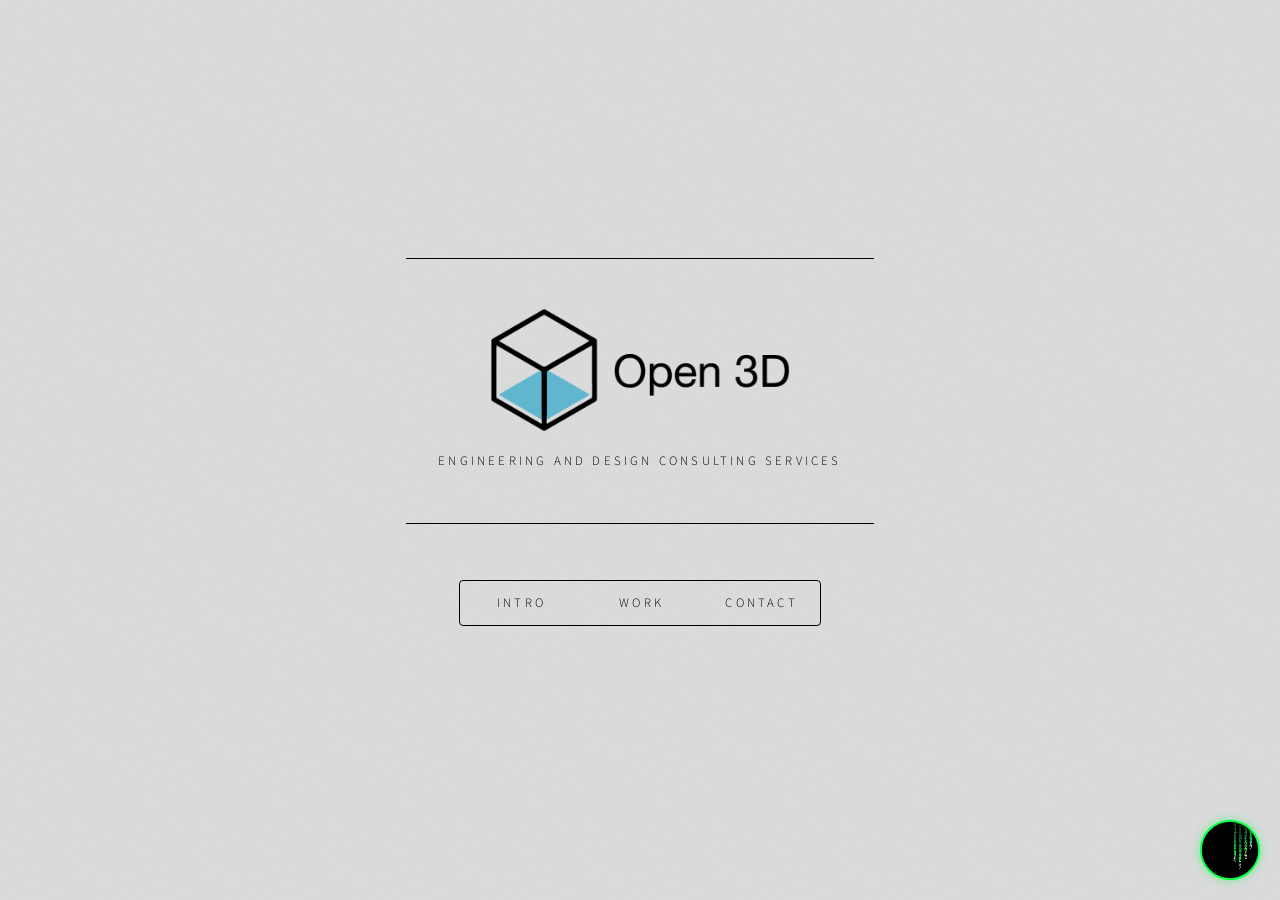
==== commit c174d7ee: "Add files via upload" ====
--- a/index.html
+++ b/index.html
@@ -46,7 +46,7 @@
 								
 								<h3>Product Development &amp; Manufacturing</h3>
 									<p>Concept to production: 3D CAD, prototyping, testing and manufacturing, with nearshore coordination between Mexico and the US. Custom fixtures, jigs and automation.</p>
-									<div class="wl"><a href="https://www.youtube.com/@open3dlabs" target="_blank" rel="noopener"><span class="wl-i"><svg viewBox="0 0 32 32" width="30" height="30" fill="none" stroke="currentColor" stroke-width="1.8" stroke-linecap="round" stroke-linejoin="round" aria-hidden="true"><rect x="3" y="7" width="26" height="18" rx="5"/><path d="M13 12l7 4-7 4z" fill="currentColor"/></svg></span><span class="wl-n">YouTube</span></a><a href="https://www.thingiverse.com/Open3Dlabs/designs" target="_blank" rel="noopener"><span class="wl-i"><svg viewBox="0 0 32 32" width="30" height="30" fill="none" stroke="currentColor" stroke-width="1.8" stroke-linecap="round" stroke-linejoin="round" aria-hidden="true"><path d="M16 3l11 6v14l-11 6-11-6V9z"/><path d="M5 9l11 6 11-6M16 15v14"/></svg></span><span class="wl-n">Thingiverse</span></a></div>
+									<div class="wl"><a href="https://www.youtube.com/@open3dlaboratories" target="_blank" rel="noopener"><span class="wl-i"><svg viewBox="0 0 32 32" width="30" height="30" fill="none" stroke="currentColor" stroke-width="1.8" stroke-linecap="round" stroke-linejoin="round" aria-hidden="true"><rect x="3" y="7" width="26" height="18" rx="5"/><path d="M13 12l7 4-7 4z" fill="currentColor"/></svg></span><span class="wl-n">YouTube</span></a><a href="https://www.thingiverse.com/Open3Dlabs/designs" target="_blank" rel="noopener"><span class="wl-i"><svg viewBox="0 0 32 32" width="30" height="30" fill="none" stroke="currentColor" stroke-width="1.8" stroke-linecap="round" stroke-linejoin="round" aria-hidden="true"><path d="M16 3l11 6v14l-11 6-11-6V9z"/><path d="M5 9l11 6 11-6M16 15v14"/></svg></span><span class="wl-n">Thingiverse</span></a></div>
 
 									<h3>Technology Solutions &amp; Digital Strategy</h3>
 									<p>Custom software, websites and online presence, plus social media management.</p>
@@ -88,7 +88,7 @@
 			<div id="bg"></div>
 
 		<!-- Matrix Toggle Button -->
-			<button id="matrix-toggle" onclick="toggleMatrix()" title="Toggle Matrix Mode">01<br>10</button>
+			<button id="matrix-toggle" onclick="toggleMatrix()" title="Toggle Matrix Mode" aria-label="Toggle Matrix Mode"><canvas id="matrix-toggle-rain" width="120" height="120"></canvas></button>
 
 		<!-- Scripts -->
 			<script src="assets/js/jquery.min.js"></script>
--- a/assets/css/main.css
+++ b/assets/css/main.css
@@ -1168,14 +1168,6 @@
 				padding: 2.5rem 2rem 0.5rem 2rem ;
 			}
 
-				#main article .close:before {
-					top: 0.875rem;
-					left: 0.875rem;
-					width: 2.25rem;
-					height: 2.25rem;
-					background-size: 14px 14px;
-				}
-
 		}
 
 		@media screen and (max-width: 480px) {
@@ -1436,7 +1428,6 @@
 
 body.matrix-mode #bg:before,
 body.matrix-mode #bg:after {
-	background: #000000 !important;
 	opacity: 0 !important;
 }
 
@@ -1787,3 +1778,151 @@
 body.matrix-mode .wl a:hover .wl-i {
 	background: rgba(0,255,65,.15) !important;
 }
+
+
+/* Smooth theme fade */
+
+#theme-dim {
+	position: fixed;
+	top: 0;
+	left: 0;
+	width: 100%;
+	height: 100%;
+	background: #000;
+	opacity: 0;
+	pointer-events: none;
+	z-index: 2;
+	transition: opacity .85s ease-in-out;
+}
+
+#theme-dim.on {
+	opacity: 1;
+}
+
+#theme-dim.out {
+	transition-duration: 1s;
+}
+
+#matrix-canvas {
+	transition: opacity 1.2s ease;
+}
+
+.wl-i svg {
+	display: block;
+}
+
+.wl {
+	width: 100%;
+	text-align: center;
+}
+
+
+/* Close button: centered X with press feedback */
+
+#main article .close {
+	width: 2.5rem;
+	height: 2.5rem;
+	top: 0.5rem;
+	right: 0.5rem;
+	-webkit-tap-highlight-color: transparent;
+	touch-action: manipulation;
+	user-select: none;
+	-webkit-user-select: none;
+}
+
+#main article .close:before {
+	line-height: 2.5rem;
+	border-radius: 50%;
+	transition: background-color .15s ease, transform .15s ease;
+}
+
+#main article .close:hover:before {
+	background-color: rgba(0,0,0,.08);
+}
+
+#main article .close:active:before {
+	background-color: rgba(0,0,0,.18);
+	transform: scale(.85);
+}
+
+body.matrix-mode #main article .close:hover:before {
+	background-color: rgba(0,255,65,.15) !important;
+}
+
+body.matrix-mode #main article .close:active:before {
+	background-color: rgba(0,255,65,.35) !important;
+	transform: scale(.85);
+}
+
+
+/* Close button: centered in the article gutter, clear press feedback */
+
+#main article .close:before {
+	box-shadow: inset 0 0 0 1px transparent;
+	transition: background-color .12s ease, transform .12s ease, box-shadow .12s ease;
+}
+
+#main article .close:hover:before {
+	background-color: rgba(0,0,0,.12);
+	box-shadow: inset 0 0 0 1px rgba(0,0,0,.35);
+}
+
+#main article .close:active:before,
+#main article .close.pressed:before {
+	background-color: rgba(0,0,0,.28);
+	box-shadow: inset 0 0 0 1px rgba(0,0,0,.6);
+	transform: scale(.82);
+}
+
+body.matrix-mode #main article .close:hover:before {
+	background-color: rgba(0,255,65,.2) !important;
+	box-shadow: inset 0 0 0 1px #00ff41 !important;
+}
+
+body.matrix-mode #main article .close:active:before,
+body.matrix-mode #main article .close.pressed:before {
+	background-color: rgba(0,255,65,.45) !important;
+	box-shadow: inset 0 0 0 1px #00ff41 !important;
+	transform: scale(.82);
+}
+
+@media screen and (max-width: 736px) {
+	#main article .close {
+		width: 2.5rem;
+		height: 2.5rem;
+		top: 0;
+		right: .75rem;
+	}
+	#main article .close:before {
+		line-height: 2.5rem;
+		font-size: 1.75rem;
+	}
+}
+
+@media screen and (max-width: 480px) {
+	#main article .close {
+		top: .25rem;
+		right: .25rem;
+	}
+}
+
+body.is-preload #theme-dim {
+	transition: opacity 1s ease-in-out !important;
+}
+
+
+/* Matrix button: tiny cascade inside a black circle */
+
+#matrix-toggle,
+body.matrix-mode #matrix-toggle {
+	background: #000 !important;
+	overflow: hidden;
+}
+
+#matrix-toggle-rain {
+	display: block;
+	width: 100%;
+	height: 100%;
+	border-radius: 50%;
+	pointer-events: none;
+}
